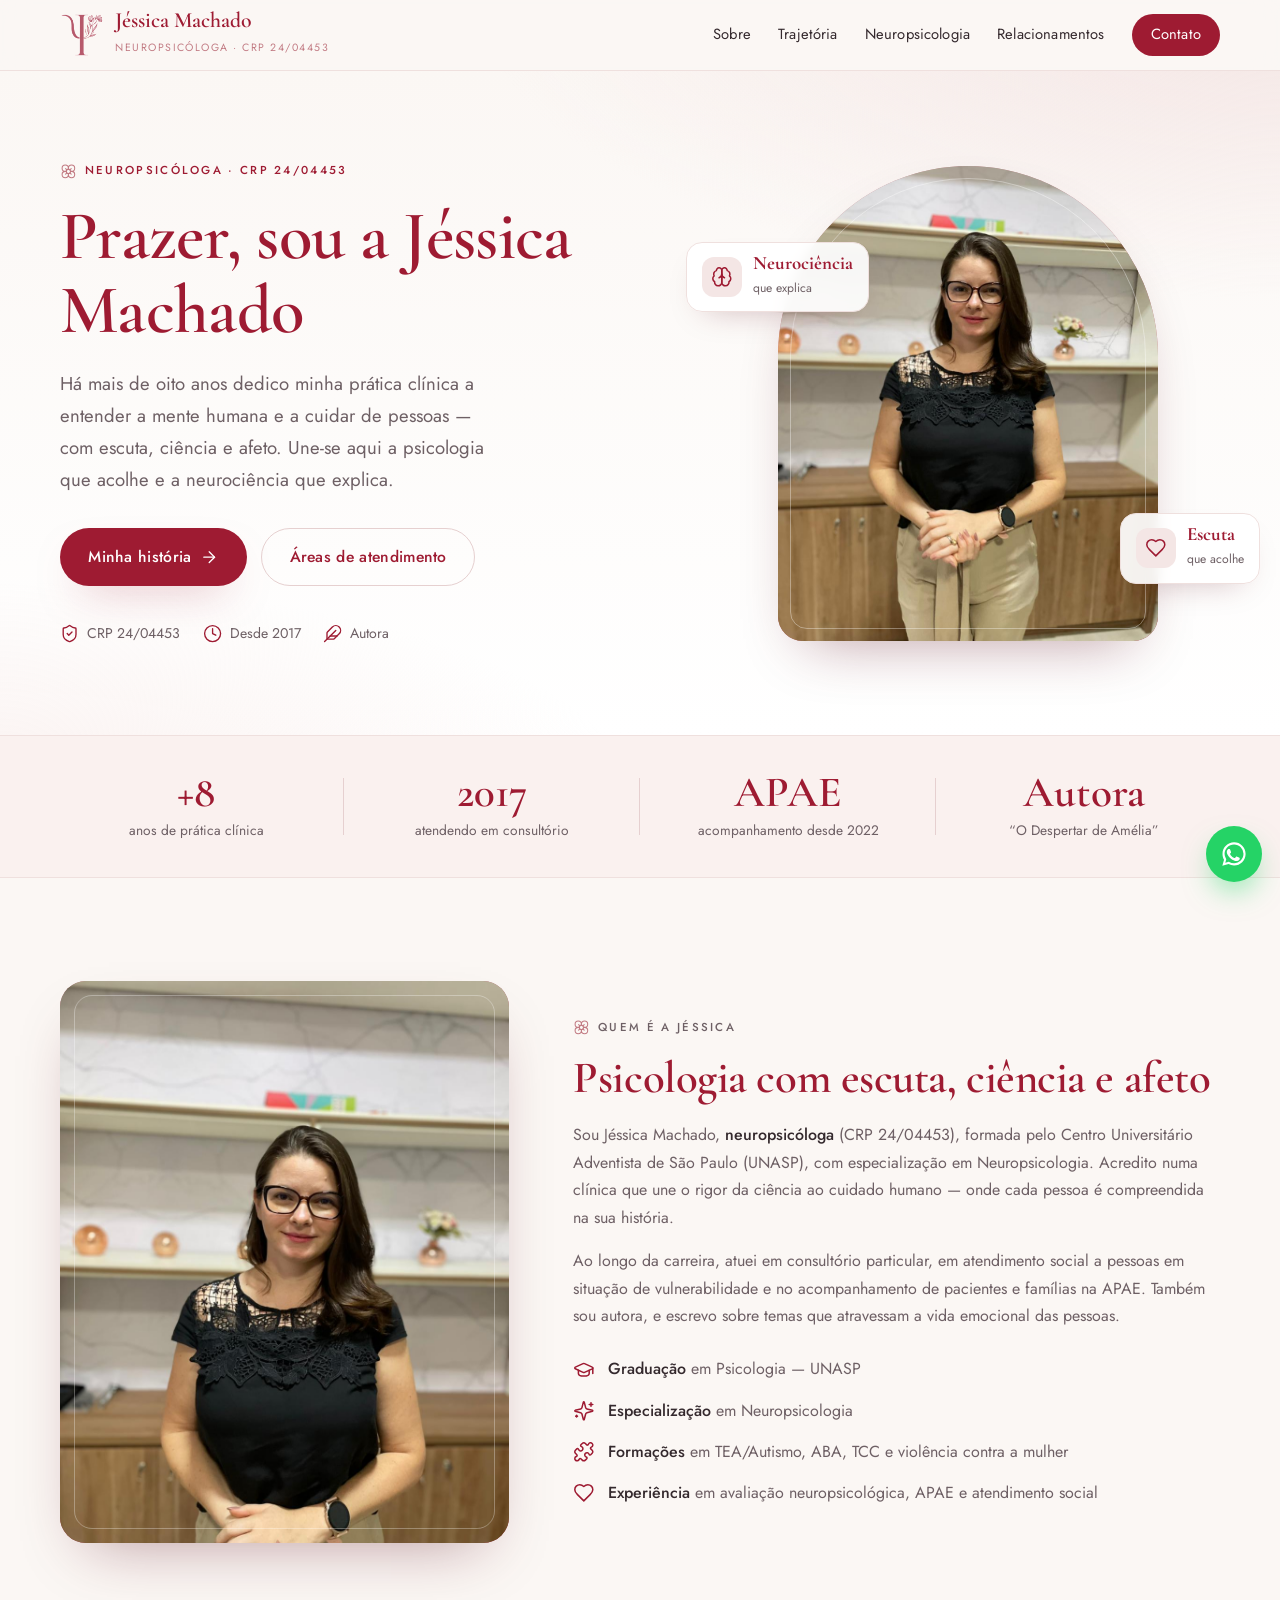
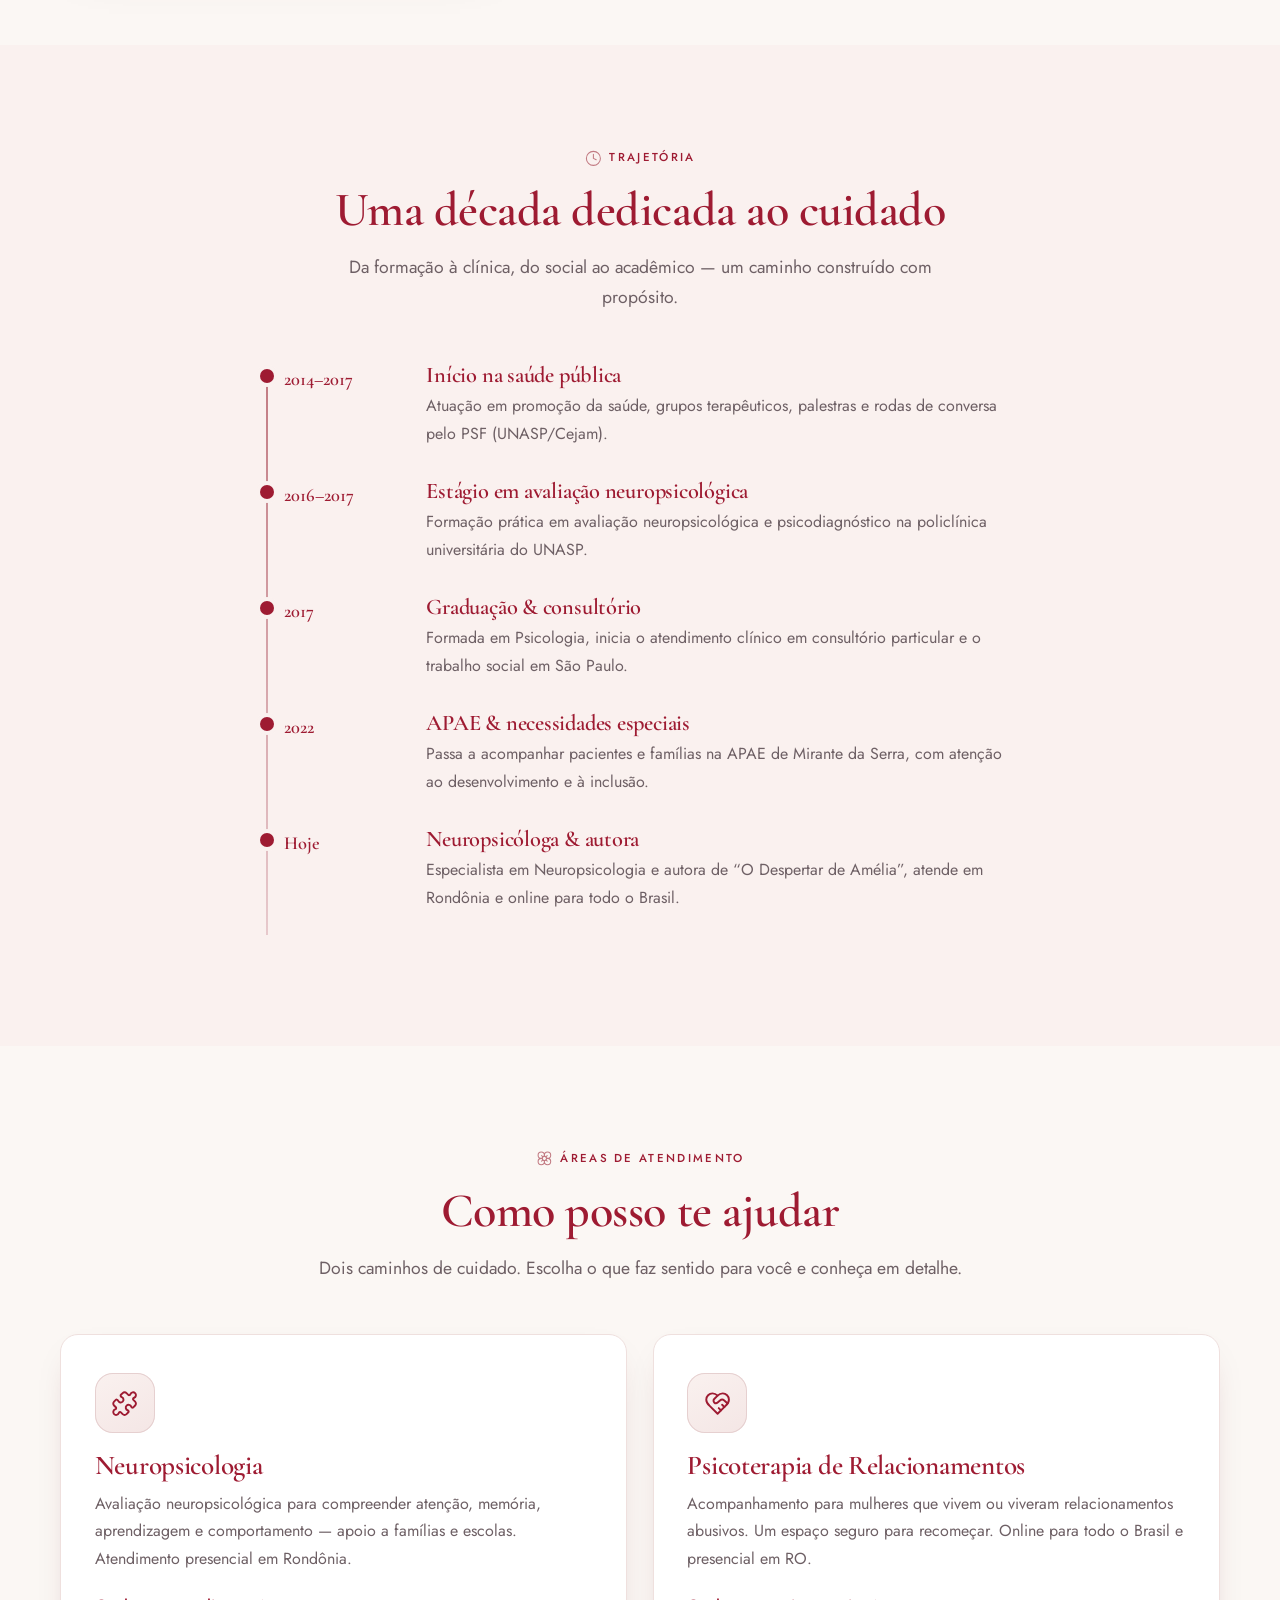
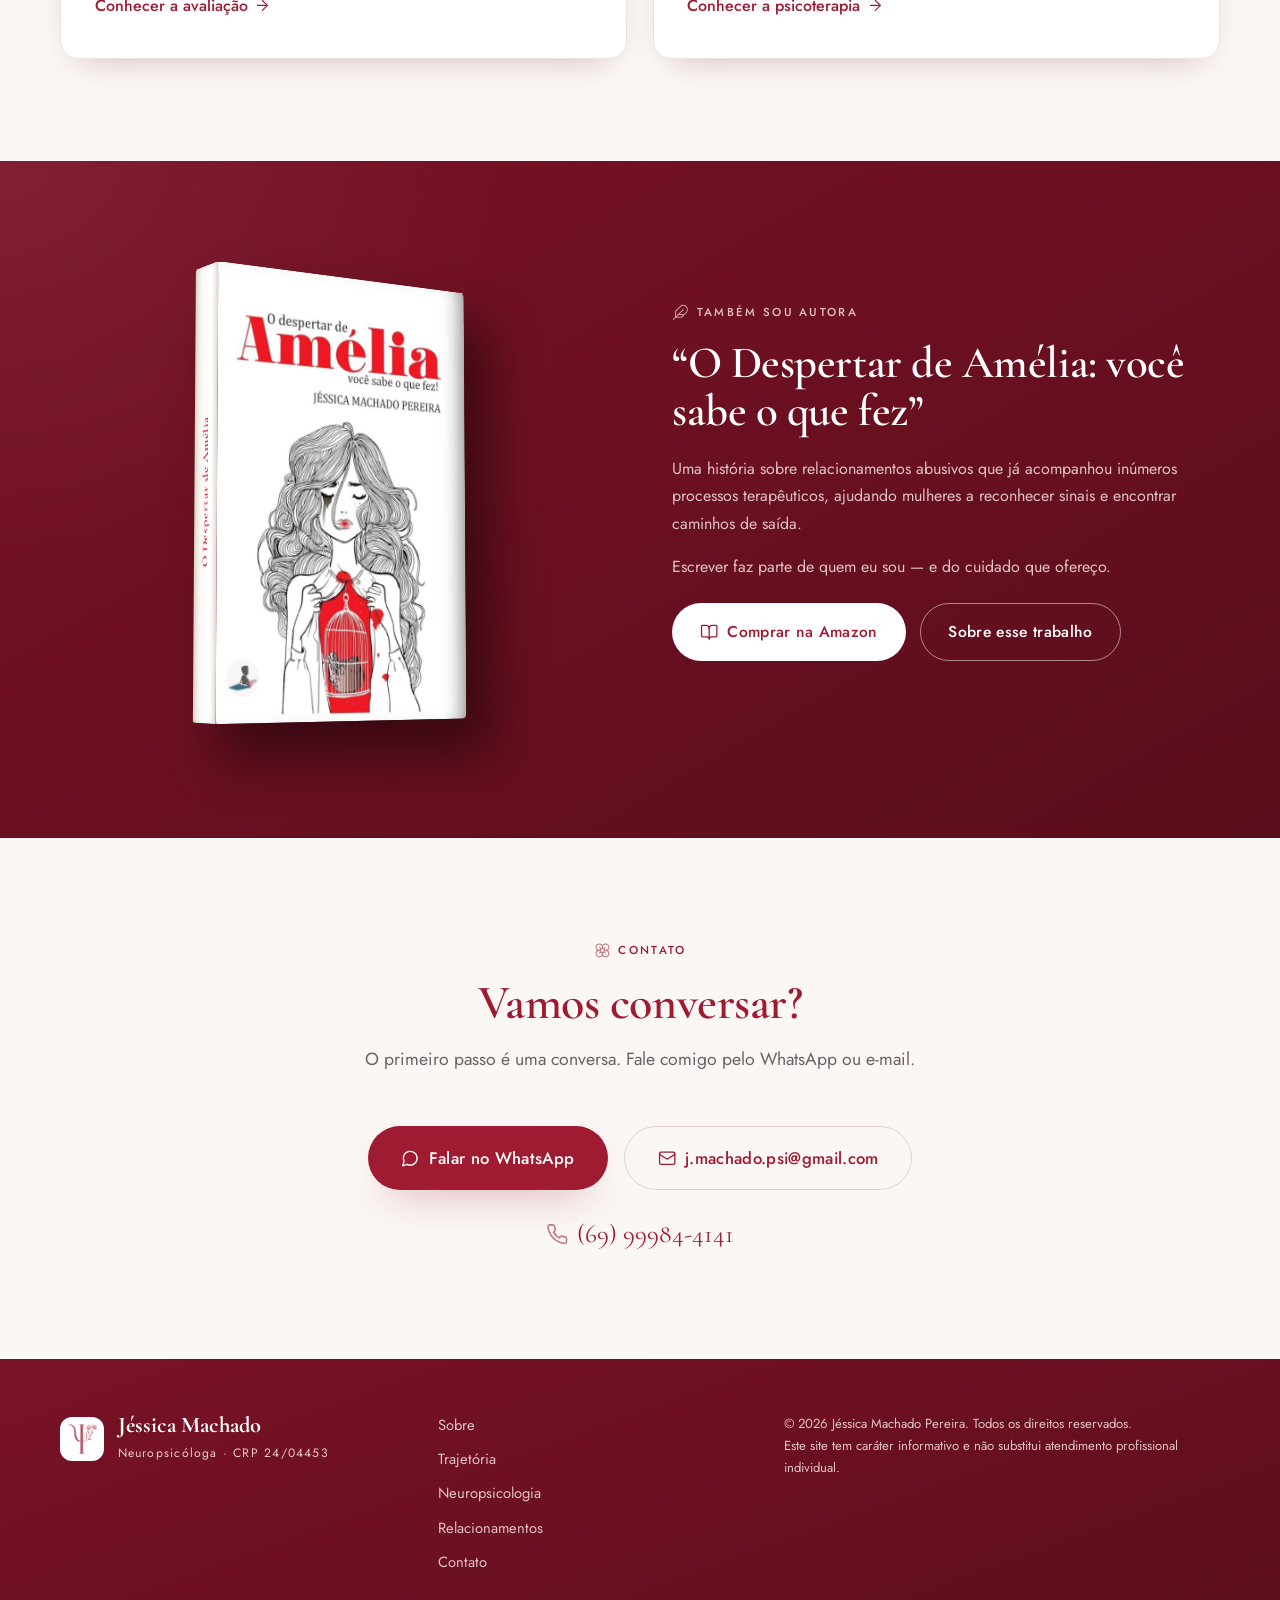
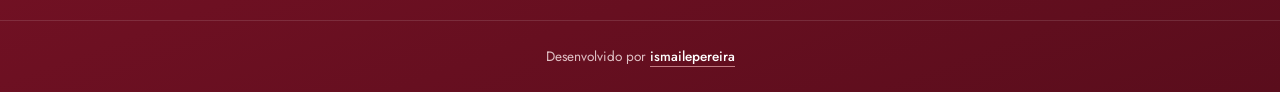
==== src/index.html @ 44afde3a "Analytics: rastreio de cliques + unificação + guia de dashboard - main.js: evento GA 'clique_link' (" ====
<!DOCTYPE html>
<html lang="pt-BR">
<head>
  <meta charset="UTF-8" />
  <meta name="viewport" content="width=device-width, initial-scale=1.0" />
  <title>Jéssica Machado · Neuropsicóloga | CRP 24/04453</title>
  <meta name="description" content="Conheça Jéssica Machado, neuropsicóloga (CRP 24/04453) com mais de 8 anos de prática clínica. Trajetória, formação e áreas de atuação: neuropsicologia e psicoterapia de relacionamentos." />
  <meta name="author" content="Jéssica Machado Pereira" />
  <meta property="og:title" content="Jéssica Machado · Neuropsicóloga" />
  <meta property="og:description" content="Neuropsicóloga (CRP 24/04453) com mais de 8 anos de prática clínica. Conheça sua história e áreas de atuação." />
  <meta property="og:type" content="website" />
  <meta property="og:locale" content="pt_BR" />
  <meta property="og:url" content="https://ismailepereira.github.io/jessica-machado-site/" />
  <meta property="og:image" content="https://ismailepereira.github.io/jessica-machado-site/assets/logo/logo-jessica.png" />
  <meta name="twitter:card" content="summary" />
  <meta name="theme-color" content="#9E1B32" />
  <link rel="canonical" href="https://ismailepereira.github.io/jessica-machado-site/" />

  <!-- Google tag (gtag.js) — Dashboard Jessica -->
  <script async src="https://www.googletagmanager.com/gtag/js?id=G-NT1BGG5GSH"></script>
  <script>
    window.dataLayer = window.dataLayer || [];
    function gtag(){dataLayer.push(arguments);}
    gtag('js', new Date());
    gtag('config', 'G-NT1BGG5GSH');
  </script>

  <link rel="icon" type="image/png" href="assets/logo/logo-jessica-sm.png" />
  <link rel="preconnect" href="https://fonts.googleapis.com" />
  <link rel="preconnect" href="https://fonts.gstatic.com" crossorigin />
  <link rel="stylesheet" media="print" onload="this.media='all'"
        href="https://fonts.googleapis.com/css2?family=Cormorant+Garamond:ital,wght@0,400;0,500;0,600;0,700;1,400;1,500&family=Jost:wght@300;400;500;600&display=swap" />
  <noscript>
    <link rel="stylesheet" href="https://fonts.googleapis.com/css2?family=Cormorant+Garamond:ital,wght@0,400;0,500;0,600;0,700;1,400;1,500&family=Jost:wght@300;400;500;600&display=swap" />
  </noscript>
  <link rel="stylesheet" href="assets/css/styles.css?v=1" />
</head>
<body>

  <!-- ═══════════ HEADER ═══════════ -->
  <header class="site-header" id="topo">
    <div class="container header-inner">
      <a href="index.html" class="brand" aria-label="Início — Jéssica Machado">
        <img src="assets/logo/logo-jessica-sm.png" alt="" class="brand-mark" width="46" height="46" />
        <span class="brand-text">
          <strong>Jéssica Machado</strong>
          <small>Neuropsicóloga · CRP 24/04453</small>
        </span>
      </a>
      <button class="nav-toggle" aria-label="Abrir menu" aria-expanded="false" aria-controls="nav-menu">
        <span></span><span></span><span></span>
      </button>
      <nav class="nav" id="nav-menu">
        <a href="#sobre">Sobre</a>
        <a href="#trajetoria">Trajetória</a>
        <a href="neuropsicologia.html">Neuropsicologia</a>
        <a href="relacionamentos.html">Relacionamentos</a>
        <a href="#contato" class="nav-cta">Contato</a>
      </nav>
    </div>
  </header>

  <main>
    <!-- ═══════════ HERO ═══════════ -->
    <section class="hero">
      <div class="container hero-inner">
        <div class="hero-text">
          <p class="eyebrow"><svg class="icon"><use href="assets/icons/sprite.svg#i-flower"/></svg> Neuropsicóloga · CRP 24/04453</p>
          <h1>Prazer, sou a Jéssica Machado</h1>
          <p class="lead">
            Há mais de oito anos dedico minha prática clínica a entender a mente humana e a
            cuidar de pessoas — com escuta, ciência e afeto. Une-se aqui a psicologia que acolhe
            e a neurociência que explica.
          </p>
          <div class="hero-actions">
            <a href="#trajetoria" class="btn btn-primary">Minha história <svg class="icon"><use href="assets/icons/sprite.svg#i-arrow-right"/></svg></a>
            <a href="#areas" class="btn btn-ghost">Áreas de atendimento</a>
          </div>
          <ul class="trust">
            <li><svg class="icon"><use href="assets/icons/sprite.svg#i-shield-check"/></svg> CRP 24/04453</li>
            <li><svg class="icon"><use href="assets/icons/sprite.svg#i-clock"/></svg> Desde 2017</li>
            <li><svg class="icon"><use href="assets/icons/sprite.svg#i-feather"/></svg> Autora</li>
          </ul>
        </div>
        <div class="hero-art">
          <div class="portrait">
            <img class="portrait-img" src="assets/img/jessica-1.jpg" alt="Jéssica Machado, neuropsicóloga" onerror="this.style.display='none'" />
            <span class="portrait-ph" aria-hidden="true">Foto<br><small>em breve</small></span>
          </div>
          <div class="float-card float-card--top">
            <span class="float-icon"><svg class="icon"><use href="assets/icons/sprite.svg#i-brain"/></svg></span>
            <div><strong>Neurociência</strong><small>que explica</small></div>
          </div>
          <div class="float-card float-card--bottom">
            <span class="float-icon"><svg class="icon"><use href="assets/icons/sprite.svg#i-heart"/></svg></span>
            <div><strong>Escuta</strong><small>que acolhe</small></div>
          </div>
        </div>
      </div>
    </section>

    <!-- ═══════════ NÚMEROS / EXPERIÊNCIA ═══════════ -->
    <section class="stats-band">
      <div class="container stats-grid">
        <div class="stat"><span class="stat-num">+8</span><span class="stat-label">anos de prática clínica</span></div>
        <div class="stat"><span class="stat-num">2017</span><span class="stat-label">atendendo em consultório</span></div>
        <div class="stat"><span class="stat-num">APAE</span><span class="stat-label">acompanhamento desde 2022</span></div>
        <div class="stat"><span class="stat-num">Autora</span><span class="stat-label">“O Despertar de Amélia”</span></div>
      </div>
    </section>

    <!-- ═══════════ SOBRE ═══════════ -->
    <section class="section" id="sobre">
      <div class="container about-grid">
        <div class="about-photo">
          <img class="about-img" src="assets/img/jessica-2.jpg" alt="Jéssica Machado em seu consultório" onerror="this.style.display='none'" />
          <span aria-hidden="true">Foto profissional<br><small>em breve</small></span>
        </div>
        <div class="about-text">
          <p class="eyebrow"><svg class="icon"><use href="assets/icons/sprite.svg#i-flower"/></svg> Quem é a Jéssica</p>
          <h2>Psicologia com escuta, ciência e afeto</h2>
          <p>
            Sou Jéssica Machado, <strong>neuropsicóloga</strong> (CRP 24/04453), formada pelo Centro
            Universitário Adventista de São Paulo (UNASP), com especialização em Neuropsicologia.
            Acredito numa clínica que une o rigor da ciência ao cuidado humano — onde cada pessoa
            é compreendida na sua história.
          </p>
          <p>
            Ao longo da carreira, atuei em consultório particular, em atendimento social a pessoas
            em situação de vulnerabilidade e no acompanhamento de pacientes e famílias na APAE.
            Também sou autora, e escrevo sobre temas que atravessam a vida emocional das pessoas.
          </p>
          <ul class="creds">
            <li><svg class="icon"><use href="assets/icons/sprite.svg#i-graduation"/></svg><span><strong>Graduação</strong> em Psicologia — UNASP</span></li>
            <li><svg class="icon"><use href="assets/icons/sprite.svg#i-sparkles"/></svg><span><strong>Especialização</strong> em Neuropsicologia</span></li>
            <li><svg class="icon"><use href="assets/icons/sprite.svg#i-puzzle"/></svg><span><strong>Formações</strong> em TEA/Autismo, ABA, TCC e violência contra a mulher</span></li>
            <li><svg class="icon"><use href="assets/icons/sprite.svg#i-heart"/></svg><span><strong>Experiência</strong> em avaliação neuropsicológica, APAE e atendimento social</span></li>
          </ul>
        </div>
      </div>
    </section>

    <!-- ═══════════ TRAJETÓRIA ═══════════ -->
    <section class="section section-soft" id="trajetoria">
      <div class="container">
        <div class="section-head">
          <p class="eyebrow"><svg class="icon"><use href="assets/icons/sprite.svg#i-clock"/></svg> Trajetória</p>
          <h2>Uma década dedicada ao cuidado</h2>
          <p class="section-sub">Da formação à clínica, do social ao acadêmico — um caminho construído com propósito.</p>
        </div>
        <ol class="timeline">
          <li class="tl-item">
            <span class="tl-year">2014–2017</span>
            <div class="tl-body">
              <h3>Início na saúde pública</h3>
              <p>Atuação em promoção da saúde, grupos terapêuticos, palestras e rodas de conversa pelo PSF (UNASP/Cejam).</p>
            </div>
          </li>
          <li class="tl-item">
            <span class="tl-year">2016–2017</span>
            <div class="tl-body">
              <h3>Estágio em avaliação neuropsicológica</h3>
              <p>Formação prática em avaliação neuropsicológica e psicodiagnóstico na policlínica universitária do UNASP.</p>
            </div>
          </li>
          <li class="tl-item">
            <span class="tl-year">2017</span>
            <div class="tl-body">
              <h3>Graduação &amp; consultório</h3>
              <p>Formada em Psicologia, inicia o atendimento clínico em consultório particular e o trabalho social em São Paulo.</p>
            </div>
          </li>
          <li class="tl-item">
            <span class="tl-year">2022</span>
            <div class="tl-body">
              <h3>APAE &amp; necessidades especiais</h3>
              <p>Passa a acompanhar pacientes e famílias na APAE de Mirante da Serra, com atenção ao desenvolvimento e à inclusão.</p>
            </div>
          </li>
          <li class="tl-item">
            <span class="tl-year">Hoje</span>
            <div class="tl-body">
              <h3>Neuropsicóloga &amp; autora</h3>
              <p>Especialista em Neuropsicologia e autora de “O Despertar de Amélia”, atende em Rondônia e online para todo o Brasil.</p>
            </div>
          </li>
        </ol>
      </div>
    </section>

    <!-- ═══════════ ÁREAS DE ATENDIMENTO ═══════════ -->
    <section class="section" id="areas">
      <div class="container">
        <div class="section-head">
          <p class="eyebrow"><svg class="icon"><use href="assets/icons/sprite.svg#i-flower"/></svg> Áreas de atendimento</p>
          <h2>Como posso te ajudar</h2>
          <p class="section-sub">Dois caminhos de cuidado. Escolha o que faz sentido para você e conheça em detalhe.</p>
        </div>
        <div class="area-grid">
          <a class="area-card" href="neuropsicologia.html">
            <span class="badge-icon"><svg class="icon"><use href="assets/icons/sprite.svg#i-puzzle"/></svg></span>
            <h3>Neuropsicologia</h3>
            <p>Avaliação neuropsicológica para compreender atenção, memória, aprendizagem e comportamento — apoio a famílias e escolas. Atendimento presencial em Rondônia.</p>
            <span class="area-link">Conhecer a avaliação <svg class="icon"><use href="assets/icons/sprite.svg#i-arrow-right"/></svg></span>
          </a>
          <a class="area-card" href="relacionamentos.html">
            <span class="badge-icon"><svg class="icon"><use href="assets/icons/sprite.svg#i-heart-hand"/></svg></span>
            <h3>Psicoterapia de Relacionamentos</h3>
            <p>Acompanhamento para mulheres que vivem ou viveram relacionamentos abusivos. Um espaço seguro para recomeçar. Online para todo o Brasil e presencial em RO.</p>
            <span class="area-link">Conhecer a psicoterapia <svg class="icon"><use href="assets/icons/sprite.svg#i-arrow-right"/></svg></span>
          </a>
        </div>
      </div>
    </section>

    <!-- ═══════════ LIVRO (autoria) ═══════════ -->
    <section class="section section-dark" id="livro">
      <div class="container split">
        <div class="book" role="img" aria-label="Livro O Despertar de Amélia, de Jéssica Machado Pereira">
          <div class="book__cube">
            <div class="book__face book__front"></div>
            <div class="book__face book__back"></div>
            <div class="book__face book__spine"><span>O Despertar de Amélia</span></div>
            <div class="book__face book__pages"></div>
            <div class="book__face book__top"></div>
          </div>
        </div>
        <div class="split-text">
          <p class="eyebrow eyebrow--light"><svg class="icon"><use href="assets/icons/sprite.svg#i-feather"/></svg> Também sou autora</p>
          <h2>“O Despertar de Amélia: você sabe o que fez”</h2>
          <p>
            Uma história sobre relacionamentos abusivos que já acompanhou inúmeros processos
            terapêuticos, ajudando mulheres a reconhecer sinais e encontrar caminhos de saída.
          </p>
          <p>Escrever faz parte de quem eu sou — e do cuidado que ofereço.</p>
          <div class="hero-actions">
            <a href="https://www.amazon.com/despertar-Am%C3%A9lia-voc%C3%AA-sabe-Portuguese-ebook/dp/B0CG6P78PT" target="_blank" rel="noopener" class="btn btn-light"><svg class="icon"><use href="assets/icons/sprite.svg#i-book"/></svg> Comprar na Amazon</a>
            <a href="relacionamentos.html" class="btn" style="background:transparent;color:#fff;border-color:rgba(255,255,255,.5)">Sobre esse trabalho</a>
          </div>
        </div>
      </div>
    </section>

    <!-- ═══════════ CONTATO ═══════════ -->
    <section class="section" id="contato">
      <div class="container contact">
        <div class="section-head">
          <p class="eyebrow"><svg class="icon"><use href="assets/icons/sprite.svg#i-flower"/></svg> Contato</p>
          <h2>Vamos conversar?</h2>
          <p class="section-sub">O primeiro passo é uma conversa. Fale comigo pelo WhatsApp ou e-mail.</p>
        </div>
        <div class="contact-actions">
          <a class="btn btn-primary btn-lg" href="https://wa.me/5569999844141?text=Ol%C3%A1%20J%C3%A9ssica%2C%20vim%20pelo%20site%20e%20gostaria%20de%20conversar."
             target="_blank" rel="noopener"><svg class="icon"><use href="assets/icons/sprite.svg#i-message"/></svg> Falar no WhatsApp</a>
          <a class="btn btn-ghost btn-lg" href="mailto:j.machado.psi@gmail.com"><svg class="icon"><use href="assets/icons/sprite.svg#i-mail"/></svg> j.machado.psi@gmail.com</a>
        </div>
        <p class="contact-phone"><svg class="icon"><use href="assets/icons/sprite.svg#i-phone"/></svg> (69) 99984-4141</p>
      </div>
    </section>
  </main>

  <!-- ═══════════ FOOTER ═══════════ -->
  <footer class="site-footer">
    <div class="container footer-inner">
      <div class="footer-brand">
        <img src="assets/logo/logo-jessica-sm.png" alt="" width="44" height="44" />
        <div>
          <strong>Jéssica Machado</strong>
          <small>Neuropsicóloga · CRP 24/04453</small>
        </div>
      </div>
      <nav class="footer-nav">
        <a href="#sobre">Sobre</a>
        <a href="#trajetoria">Trajetória</a>
        <a href="neuropsicologia.html">Neuropsicologia</a>
        <a href="relacionamentos.html">Relacionamentos</a>
        <a href="#contato">Contato</a>
      </nav>
      <p class="footer-legal">
        © <span id="ano"></span> Jéssica Machado Pereira. Todos os direitos reservados.<br>
        Este site tem caráter informativo e não substitui atendimento profissional individual.
      </p>
    </div>
    <div class="footer-credit">
      Desenvolvido por <a href="https://ismailepereira.github.io/" target="_blank" rel="noopener">ismailepereira</a>
    </div>
  </footer>

  <a class="wa-float" href="https://wa.me/5569999844141?text=Ol%C3%A1%20J%C3%A9ssica%2C%20vim%20pelo%20site."
     target="_blank" rel="noopener" aria-label="Falar no WhatsApp">
    <svg viewBox="0 0 24 24" width="28" height="28" fill="currentColor" aria-hidden="true">
      <path d="M12.04 2c-5.46 0-9.9 4.44-9.9 9.9 0 1.75.46 3.45 1.32 4.95L2 22l5.3-1.38a9.9 9.9 0 0 0 4.74 1.2h.01c5.46 0 9.9-4.44 9.9-9.9 0-2.65-1.03-5.14-2.9-7.01A9.82 9.82 0 0 0 12.04 2Zm0 1.8c2.16 0 4.19.84 5.72 2.37a8.05 8.05 0 0 1 2.37 5.72c0 4.46-3.63 8.09-8.1 8.09a8.1 8.1 0 0 1-4.12-1.13l-.3-.18-3.06.8.82-2.99-.2-.31a8.03 8.03 0 0 1-1.24-4.28c0-4.46 3.63-8.09 8.1-8.09Zm4.66 11.5c-.06-.1-.23-.16-.5-.3-.27-.13-1.6-.79-1.84-.88-.25-.09-.43-.13-.6.13-.18.27-.7.88-.85 1.06-.16.18-.31.2-.58.07-.27-.14-1.14-.42-2.17-1.34-.8-.72-1.34-1.6-1.5-1.87-.16-.27-.02-.42.12-.55.12-.12.27-.31.4-.47.14-.16.18-.27.27-.45.09-.18.05-.34-.02-.48-.07-.13-.6-1.46-.83-2-.22-.52-.44-.45-.6-.46l-.5-.01c-.18 0-.48.07-.73.34-.25.27-.96.94-.96 2.3 0 1.35.98 2.65 1.12 2.83.14.18 1.93 2.95 4.68 4.13.65.28 1.16.45 1.56.58.65.21 1.25.18 1.72.11.52-.08 1.6-.65 1.83-1.28.23-.63.23-1.17.16-1.28Z"/>
    </svg>
  </a>

  <script src="assets/js/main.js?v=4"></script>
</body>
</html>
---- src/assets/css/styles.css ----
/* ════════════════════════════════════════════════════════════════════
   Jéssica Machado — Psicóloga & Neuropsicóloga Infantil
   Design system · paleta da identidade visual (logo Ψ + floral)
   ════════════════════════════════════════════════════════════════════ */

:root {
  /* ── Cores da marca ── */
  --bordo:        #9E1B32;
  --bordo-2:      #B12943;
  --bordo-deep:   #7A1226;
  --bordo-darker: #5A0D1C;
  --rosa:         #C27B83;
  --rosa-2:       #D29AA0;
  --rosa-claro:   #E7C9CC;
  --nude:         #F4E6E5;
  --nude-2:       #FAF1EF;
  --creme:        #FBF7F4;
  --branco:       #FFFFFF;

  /* ── Texto ── */
  --texto:        #34292D;
  --texto-2:      #6E6065;
  --texto-3:      #8C8086;
  --on-dark:      #F6E9EA;
  --on-dark-2:    #E0C2C6;

  /* ── Bordas ── */
  --line:         #EFE0DE;
  --line-2:       #E6D0D0;

  /* ── Sombras ── */
  --sh-sm:   0 4px 14px -8px rgba(90, 13, 28, .25);
  --sh-md:   0 14px 34px -20px rgba(90, 13, 28, .35);
  --sh-lg:   0 26px 60px -28px rgba(90, 13, 28, .42);
  --sh-bordo: 0 18px 44px -22px rgba(158, 27, 50, .55);

  /* ── Escala / forma ── */
  --r-sm: 12px;
  --r:    18px;
  --r-lg: 26px;
  --maxw: 1160px;
  --ease:     cubic-bezier(.22,.61,.36,1);
  --ease-out: cubic-bezier(.16,1,.3,1);

  --serif: "Cormorant Garamond", Georgia, "Times New Roman", serif;
  --sans:  "Jost", system-ui, -apple-system, "Segoe UI", Roboto, sans-serif;
}

* { box-sizing: border-box; margin: 0; padding: 0; }
html { scroll-behavior: smooth; }

body {
  font-family: var(--sans);
  font-weight: 400;
  color: var(--texto);
  background: var(--creme);
  line-height: 1.72;
  -webkit-font-smoothing: antialiased;
  overflow-x: hidden;
}

img { max-width: 100%; display: block; }
a { color: inherit; text-decoration: none; }

.container { width: min(100% - 2.6rem, var(--maxw)); margin-inline: auto; }

h1, h2, h3 {
  font-family: var(--serif);
  font-weight: 600;
  color: var(--bordo);
  line-height: 1.08;
  letter-spacing: -.01em;
}

/* ── Ícones ── */
.icon {
  width: 1.45rem; height: 1.45rem;
  flex: none;
  fill: none;
  stroke: currentColor;
  stroke-width: 1.7;
  stroke-linecap: round;
  stroke-linejoin: round;
  vertical-align: middle;
}

/* ── Eyebrow ── */
.eyebrow {
  display: inline-flex; align-items: center; gap: .5rem;
  font-family: var(--sans); font-weight: 500;
  text-transform: uppercase;
  letter-spacing: .2em;
  font-size: .72rem;
  color: var(--bordo);
  margin-bottom: 1.1rem;
}
.eyebrow .icon { width: 1.05rem; height: 1.05rem; color: var(--rosa); stroke-width: 1.5; }
.eyebrow--light { color: var(--rosa-claro); }
.eyebrow--light .icon { color: var(--rosa-2); }

/* ── Ornamento floral decorativo ── */
.orn {
  position: absolute; z-index: 0; pointer-events: none;
  color: var(--rosa);
  opacity: .14;
}
.orn--1 { top: 78px; right: -34px; width: 200px; height: 320px; }
@media (max-width: 900px) { .orn--1 { display: none; } }

/* ════════════════ BOTÕES ════════════════ */
.btn {
  display: inline-flex; align-items: center; gap: .55rem;
  font-family: var(--sans); font-weight: 500;
  font-size: .98rem; letter-spacing: .02em;
  padding: .92rem 1.7rem;
  border-radius: 999px;
  border: 1.5px solid transparent;
  cursor: pointer;
  transition: transform .3s var(--ease), box-shadow .3s var(--ease), background .3s, color .3s, border-color .3s;
}
.btn .icon { width: 1.15rem; height: 1.15rem; }
.btn-lg { padding: 1.05rem 2.05rem; font-size: 1.04rem; }

.btn-primary { background: var(--bordo); color: #fff; box-shadow: var(--sh-bordo); }
.btn-primary:hover { background: var(--bordo-2); transform: translateY(-3px); box-shadow: 0 24px 50px -20px rgba(158,27,50,.6); }
.btn-ghost { background: transparent; color: var(--bordo); border-color: var(--line-2); }
.btn-ghost:hover { background: var(--branco); border-color: var(--rosa); transform: translateY(-3px); box-shadow: var(--sh-md); }
.btn-light { background: var(--branco); color: var(--bordo); }
.btn-light:hover { background: var(--nude-2); transform: translateY(-3px); box-shadow: var(--sh-lg); }
.btn:hover .icon { animation: nudge .5s var(--ease); }
@keyframes nudge { 50% { transform: translateX(3px); } }

.link-arrow {
  display: inline-flex; align-items: center; gap: .35rem;
  color: var(--bordo); font-weight: 500; letter-spacing: .02em; font-size: .95rem;
}
.link-arrow .icon { width: 1.05rem; height: 1.05rem; transition: transform .25s var(--ease); }
.link-arrow:hover .icon { transform: translateX(4px); }

/* ════════════════ HEADER ════════════════ */
.site-header {
  position: sticky; top: 0; z-index: 50;
  background: rgba(251, 247, 244, .82);
  backdrop-filter: blur(14px);
  border-bottom: 1px solid var(--line);
}
.header-inner { display: flex; align-items: center; justify-content: space-between; padding: .65rem 0; }
.brand { display: flex; align-items: center; gap: .7rem; }
.brand-mark { width: 44px; height: 44px; }
.brand-text strong { font-family: var(--serif); font-size: 1.36rem; font-weight: 600; color: var(--bordo); display: block; line-height: 1; }
.brand-text small { font-size: .66rem; letter-spacing: .14em; text-transform: uppercase; color: var(--rosa); }

.nav { display: flex; align-items: center; gap: 1.7rem; }
.nav a { font-size: .92rem; color: var(--texto); letter-spacing: .01em; position: relative; transition: color .2s; }
.nav a:not(.nav-cta)::after {
  content: ""; position: absolute; left: 0; bottom: -5px; width: 0; height: 1.5px;
  background: var(--rosa); transition: width .28s var(--ease);
}
.nav a:not(.nav-cta):hover { color: var(--bordo); }
.nav a:not(.nav-cta):hover::after { width: 100%; }
.nav .nav-cta { background: var(--bordo); color: #fff; padding: .55rem 1.2rem; border-radius: 999px; transition: background .25s, transform .25s; }
.nav .nav-cta:hover { background: var(--bordo-2); transform: translateY(-2px); }

.nav-toggle { display: none; flex-direction: column; gap: 5px; background: none; border: 0; cursor: pointer; padding: .4rem; z-index: 60; }
.nav-toggle span { width: 26px; height: 2px; background: var(--bordo); border-radius: 2px; transition: .3s var(--ease); }

/* ════════════════ HERO ════════════════ */
.hero {
  position: relative;
  background:
    radial-gradient(120% 85% at 100% -10%, var(--nude) 0%, transparent 52%),
    radial-gradient(90% 60% at 0% 110%, var(--nude-2) 0%, transparent 55%),
    linear-gradient(180deg, var(--creme), var(--branco));
  padding: clamp(3rem, 7vw, 6.5rem) 0 clamp(4rem, 7vw, 6rem);
}
.hero-inner { position: relative; z-index: 2; display: grid; grid-template-columns: 1.08fr .92fr; gap: clamp(2rem, 5vw, 4.5rem); align-items: center; }
.hero h1 { font-size: clamp(2.6rem, 5.6vw, 4.3rem); margin-bottom: 1.3rem; max-width: 16ch; }
.hero .lead { font-size: 1.16rem; color: var(--texto-2); max-width: 40ch; margin-bottom: 2rem; }
.hero-actions { display: flex; flex-wrap: wrap; gap: .9rem; margin-bottom: 2.2rem; }

.trust { list-style: none; display: flex; flex-wrap: wrap; gap: 1.4rem; }
.trust li { display: inline-flex; align-items: center; gap: .5rem; font-size: .88rem; color: var(--texto-2); }
.trust .icon { width: 1.2rem; height: 1.2rem; color: var(--bordo); }

/* Retrato + cards flutuantes */
.hero-art { position: relative; display: flex; justify-content: center; }
.portrait {
  position: relative;
  width: min(100%, 380px); aspect-ratio: 4 / 5;
  border-radius: 200px 200px var(--r-lg) var(--r-lg);
  background: linear-gradient(160deg, var(--rosa-2), var(--bordo) 130%);
  box-shadow: var(--sh-lg);
  overflow: hidden;
  display: grid; place-items: center;
}
.portrait::after {
  content: ""; position: absolute; inset: 12px; z-index: 2;
  border: 1.5px solid rgba(255,255,255,.35);
  border-radius: 190px 190px 18px 18px;
  pointer-events: none;
}
.portrait-img {
  position: absolute; inset: 0; z-index: 1;
  width: 100%; height: 100%;
  object-fit: cover; object-position: center 18%;
}
.portrait-ph { color: rgba(255,255,255,.92); font-family: var(--serif); font-size: 1.5rem; text-align: center; }
.portrait-ph small { font-size: .9rem; opacity: .75; }

.float-card {
  position: absolute; z-index: 3;
  display: flex; align-items: center; gap: .7rem;
  background: rgba(255,255,255,.92);
  backdrop-filter: blur(6px);
  border: 1px solid var(--line);
  border-radius: 16px;
  padding: .7rem .95rem;
  box-shadow: var(--sh-md);
}
.float-card strong { display: block; font-family: var(--serif); font-size: 1.18rem; color: var(--bordo); line-height: 1; }
.float-card small { font-size: .76rem; color: var(--texto-2); }
.float-icon { width: 40px; height: 40px; border-radius: 12px; display: grid; place-items: center; background: var(--nude); color: var(--bordo); }
.float-icon .icon { width: 1.35rem; height: 1.35rem; }
.float-card--top { top: 16%; left: -6%; animation: float 6s ease-in-out infinite; }
.float-card--bottom { bottom: 12%; right: -8%; animation: float 6s ease-in-out infinite .8s; }
@keyframes float { 50% { transform: translateY(-10px); } }

/* ════════════════ PILARES ════════════════ */
.pillars { position: relative; z-index: 3; margin-top: clamp(-3rem, -4vw, -2rem); }
.pillar-grid { display: grid; grid-template-columns: repeat(3, 1fr); gap: 1.6rem; }
.pillar {
  position: relative;
  background: var(--branco);
  border: 1px solid var(--line);
  border-radius: var(--r);
  padding: 2.2rem 1.9rem;
  box-shadow: var(--sh-md);
  transition: transform .35s var(--ease), box-shadow .35s var(--ease);
}
.pillar::before {
  content: ""; position: absolute; left: 0; top: 26px; width: 3px; height: 38px;
  background: linear-gradient(var(--rosa), var(--bordo)); border-radius: 0 3px 3px 0;
  opacity: 0; transition: opacity .35s;
}
.pillar:hover { transform: translateY(-8px); box-shadow: var(--sh-lg); }
.pillar:hover::before { opacity: 1; }
.pillar h2 { font-size: 1.6rem; margin: .2rem 0 .55rem; }
.pillar p { color: var(--texto-2); margin-bottom: 1.1rem; font-size: .99rem; }

.badge-icon {
  display: grid; place-items: center;
  width: 60px; height: 60px; border-radius: 18px;
  margin-bottom: 1.1rem;
  background: linear-gradient(150deg, var(--nude-2), var(--nude));
  color: var(--bordo);
  box-shadow: inset 0 0 0 1px var(--line-2);
}
.badge-icon .icon { width: 1.7rem; height: 1.7rem; }

/* ════════════════ SEÇÕES ════════════════ */
.section { position: relative; padding: clamp(4rem, 8vw, 6.5rem) 0; }
.section-soft { background: var(--nude-2); }
.section-head { text-align: center; max-width: 660px; margin: 0 auto 3.2rem; }
.section-head h2 { font-size: clamp(2.1rem, 4.2vw, 3rem); }
.section-sub { color: var(--texto-2); margin-top: .9rem; font-size: 1.1rem; }
.section-cta { text-align: center; margin-top: 3rem; }

/* ── Sobre ── */
.about-grid { display: grid; grid-template-columns: .82fr 1.18fr; gap: clamp(2rem, 5vw, 4.5rem); align-items: center; }
.about-photo {
  position: relative;
  aspect-ratio: 4 / 5;
  border-radius: var(--r-lg);
  background: linear-gradient(155deg, var(--rosa) 0%, var(--bordo) 115%);
  display: grid; place-items: center; text-align: center;
  color: #fff; font-family: var(--serif); font-size: 1.5rem;
  box-shadow: var(--sh-lg);
}
.about-photo::after { content:""; position:absolute; inset:14px; z-index:2; border:1.5px solid rgba(255,255,255,.3); border-radius:18px; pointer-events:none; }
.about-img {
  position: absolute; inset: 0; z-index: 1;
  width: 100%; height: 100%;
  object-fit: cover; object-position: center 22%;
  border-radius: var(--r-lg);
}
.about-photo small { font-size: .92rem; opacity: .8; }
.about-text h2 { font-size: clamp(2rem, 4vw, 2.8rem); margin-bottom: 1.2rem; }
.about-text p { margin-bottom: 1rem; color: var(--texto-2); }
.about-text strong { color: var(--texto); font-weight: 500; }

.creds { list-style: none; margin-top: 1.6rem; display: grid; gap: .85rem; }
.creds li { display: flex; align-items: flex-start; gap: .8rem; color: var(--texto-2); }
.creds .icon { width: 1.35rem; height: 1.35rem; color: var(--bordo); margin-top: .2rem; }
.creds strong { color: var(--texto); font-weight: 500; }

/* ── Cards ── */
.cards-3 { display: grid; grid-template-columns: repeat(3, 1fr); gap: 1.6rem; }
.cards-2 { display: grid; grid-template-columns: repeat(2, 1fr); gap: 1.6rem; }
.card {
  background: var(--branco); border: 1px solid var(--line);
  border-radius: var(--r); padding: 2rem 1.8rem; box-shadow: var(--sh-sm);
  transition: transform .3s var(--ease), box-shadow .3s var(--ease);
}
.card:hover { transform: translateY(-5px); box-shadow: var(--sh-md); }
.card-ico {
  display: grid; place-items: center; width: 52px; height: 52px; border-radius: 15px;
  background: var(--nude); color: var(--bordo); margin-bottom: 1.1rem;
}
.card-ico .icon { width: 1.5rem; height: 1.5rem; }
.card h3 { font-size: 1.45rem; margin-bottom: 1rem; }
.card ul { list-style: none; display: grid; gap: .6rem; }
.card ul li { position: relative; padding-left: 1.5rem; color: var(--texto-2); font-size: .98rem; }
.card ul li::before {
  content: ""; position: absolute; left: 0; top: .62em; width: 7px; height: 7px;
  border-radius: 50%; background: var(--rosa);
}
.card-lg { text-align: center; }
.card-lg .card-ico { margin-inline: auto; width: 60px; height: 60px; }
.card-lg p { color: var(--texto-2); }
.cities { font-family: var(--serif); font-size: 1.35rem; color: var(--bordo); margin-top: .7rem; line-height: 1.3; }
.cities span { font-family: var(--sans); font-size: .85rem; color: var(--rosa); }

/* ── Split (mulheres / livro) ── */
.split { display: grid; grid-template-columns: 1fr 1fr; gap: clamp(2rem, 5vw, 4.5rem); align-items: center; }
.split-text h2 { font-size: clamp(2rem, 4vw, 2.8rem); margin-bottom: 1.2rem; }
.split-text p { margin-bottom: 1rem; color: var(--texto-2); }
.split-text .creds { margin-bottom: 1.8rem; }
.split-text .btn { margin-top: .4rem; }

.emergency {
  position: relative;
  background: var(--branco);
  border: 1px solid var(--line-2);
  border-radius: var(--r);
  padding: 2.2rem 2rem;
  box-shadow: var(--sh-md);
}
.emergency::before { content:""; position:absolute; left:0; top:0; bottom:0; width:5px; background:linear-gradient(var(--bordo),var(--rosa)); border-radius:var(--r) 0 0 var(--r); }
.emergency-ico { display: grid; place-items: center; width: 52px; height: 52px; border-radius: 15px; background: var(--nude); color: var(--bordo); margin-bottom: 1rem; }
.emergency-ico .icon { width: 1.6rem; height: 1.6rem; }
.emergency h3 { color: var(--bordo); font-size: 1.55rem; margin-bottom: .6rem; }
.emergency p { color: var(--texto-2); margin-bottom: 1rem; }
.emergency ul { list-style: none; display: grid; gap: .65rem; margin-bottom: 1.1rem; }
.emergency ul li { display: flex; align-items: baseline; gap: .6rem; color: var(--texto); }
.emergency ul li strong { display: inline-grid; place-items: center; min-width: 2.6rem; padding: .15rem .5rem; background: var(--bordo); color: #fff; border-radius: 8px; font-size: .9rem; font-weight: 600; }
.emergency .small { font-size: .84rem; color: var(--texto-3); }

/* ── Seção escura (livro) ── */
.section-dark {
  background:
    radial-gradient(80% 120% at 0% 0%, rgba(255,255,255,.06) 0%, transparent 50%),
    linear-gradient(150deg, var(--bordo-deep), var(--bordo-darker));
  color: var(--on-dark);
}
.section-dark h2 { color: #fff; }
.section-dark .split-text p { color: var(--on-dark-2); }
/* ── Livro 3D ── */
.book {
  --bw: 290px;          /* largura da capa */
  --bh: 440px;          /* altura da capa  */
  --bd: 46px;           /* espessura/lombada */
  perspective: 1800px;
  display: flex; justify-content: center; align-items: center;
  padding: 1rem 0;
  filter: drop-shadow(26px 34px 26px rgba(0,0,0,.45));
}
.book__cube {
  position: relative; width: var(--bw); height: var(--bh);
  transform-style: preserve-3d;
  transform: rotateX(5deg) rotateY(32deg);
  transition: transform 1s var(--ease-out);
}
.book:hover .book__cube { transform: rotateX(3deg) rotateY(15deg); }
.book__face { position: absolute; }
.book__front, .book__back { width: var(--bw); height: var(--bh); top: 0; left: 0; }
.book__front {
  transform: translateZ(calc(var(--bd) / 2));
  background: #2a0a12 center/cover no-repeat;
  background-image: url('../img/amelia-capa.jpg');
  border-radius: 2px 5px 5px 2px;
  box-shadow: inset -22px 0 24px -18px rgba(0,0,0,.5), inset 3px 0 3px rgba(255,255,255,.35);
}
.book__back {
  transform: rotateY(180deg) translateZ(calc(var(--bd) / 2));
  background: linear-gradient(135deg, var(--bordo-2), var(--bordo-darker));
  border-radius: 5px 2px 2px 5px;
}
.book__spine {
  width: var(--bd); height: var(--bh);
  left: calc(50% - var(--bd) / 2); top: 0;
  transform: rotateY(-90deg) translateZ(calc(var(--bw) / 2));
  background: linear-gradient(90deg, #e4dccf 0%, #fbf9f6 30%, #ffffff 70%, #efe9e0 100%);
  border-radius: 3px 0 0 3px;
  display: flex; align-items: center; justify-content: center;
  box-shadow: inset -6px 0 12px -6px rgba(0,0,0,.18), inset 6px 0 10px -6px rgba(0,0,0,.12);
}
.book__spine span {
  writing-mode: vertical-rl; transform: rotate(180deg);
  font-family: var(--serif); font-weight: 600; font-size: .92rem;
  letter-spacing: .04em; color: #C5172E; white-space: nowrap;
}
.book__pages {
  width: var(--bd); height: calc(var(--bh) - 8px);
  left: calc(50% - var(--bd) / 2); top: 4px;
  transform: rotateY(90deg) translateZ(calc(var(--bw) / 2 - 2px));
  background: repeating-linear-gradient(90deg, #efe6da 0 1px, #d9ccbb 1px 3px);
  border-radius: 0 1px 1px 0;
}
.book__top {
  width: var(--bw); height: var(--bd);
  left: 0; top: calc(50% - var(--bd) / 2);
  transform: rotateX(90deg) translateZ(calc(var(--bh) / 2));
  background: repeating-linear-gradient(90deg, #efe6da 0 1px, #d9ccbb 1px 3px);
}
@media (max-width: 560px) {
  .book { --bw: 230px; --bh: 350px; --bd: 38px; }
}

/* ── Contato ── */
.contact { text-align: center; }
.contact-actions { display: flex; flex-wrap: wrap; gap: 1rem; justify-content: center; margin-bottom: 1.4rem; }
.contact-phone { display: inline-flex; align-items: center; gap: .55rem; font-family: var(--serif); font-size: 1.6rem; color: var(--bordo); }
.contact-phone .icon { width: 1.4rem; height: 1.4rem; color: var(--rosa); }

/* ════════════════ FOOTER ════════════════ */
.site-footer { background: linear-gradient(160deg, var(--bordo-deep), var(--bordo-darker)); color: var(--on-dark); padding: 3.4rem 0 0; }
.footer-inner { display: grid; grid-template-columns: 1.1fr 1fr 1.4fr; gap: 2.2rem; align-items: start; }
.footer-brand { display: flex; align-items: center; gap: .85rem; }
.footer-brand img { background: #fff; border-radius: 12px; padding: 6px; }
.footer-brand strong { font-family: var(--serif); font-size: 1.4rem; color: #fff; display: block; line-height: 1.1; }
.footer-brand small { color: var(--rosa-claro); letter-spacing: .1em; font-size: .76rem; }
.footer-nav { display: grid; gap: .55rem; }
.footer-nav a { color: var(--on-dark-2); font-size: .92rem; transition: color .2s, padding .2s; }
.footer-nav a:hover { color: #fff; padding-left: 4px; }
.footer-legal { font-size: .82rem; color: var(--on-dark-2); line-height: 1.65; }
.footer-credit { text-align: center; padding: 1.5rem 0; margin-top: 2.8rem; border-top: 1px solid rgba(255,255,255,.12); font-size: .85rem; color: var(--on-dark-2); }
.footer-credit a { color: #fff; font-weight: 500; border-bottom: 1px solid var(--rosa); transition: border-color .2s; }
.footer-credit a:hover { border-color: #fff; }

/* ── WhatsApp flutuante ── */
.wa-float {
  position: fixed; right: 18px; bottom: 18px; z-index: 60;
  width: 56px; height: 56px; border-radius: 50%;
  background: #25D366; color: #fff;
  display: grid; place-items: center;
  box-shadow: 0 14px 30px -8px rgba(37, 211, 102, .6);
  transition: transform .25s var(--ease);
}
.wa-float::before { content:""; position:absolute; inset:0; border-radius:50%; box-shadow:0 0 0 0 rgba(37,211,102,.5); animation: pulse 2.6s infinite; }
@keyframes pulse { 70% { box-shadow: 0 0 0 16px rgba(37,211,102,0); } 100% { box-shadow: 0 0 0 0 rgba(37,211,102,0); } }
.wa-float:hover { transform: scale(1.08); }

/* ── Reveal ── */
[data-reveal] { opacity: 0; transform: translateY(26px); transition: opacity .8s var(--ease-out), transform .8s var(--ease-out); }
[data-reveal].is-visible { opacity: 1; transform: none; }

/* ════════════════ RESPONSIVO ════════════════ */
@media (max-width: 900px) {
  .hero-inner { grid-template-columns: 1fr; }
  .hero-art { order: -1; margin-bottom: 1rem; }
  .portrait { max-width: 320px; }
  .float-card--top { left: 0; }
  .float-card--bottom { right: 0; }
  .pillar-grid, .cards-3 { grid-template-columns: 1fr; }
  .about-grid, .split { grid-template-columns: 1fr; }
  .about-photo { max-width: 340px; margin-inline: auto; }
  .footer-inner { grid-template-columns: 1fr; }

  .nav {
    position: fixed; inset: 0 0 0 auto; width: min(80%, 330px);
    background: var(--branco); flex-direction: column; align-items: flex-start;
    padding: 5.5rem 2rem 2rem; gap: 1.4rem;
    transform: translateX(100%); transition: transform .38s var(--ease);
    box-shadow: -24px 0 60px -24px rgba(90,13,28,.35);
  }
  .nav.open { transform: translateX(0); }
  .nav a { font-size: 1.1rem; }
  .nav a:not(.nav-cta)::after { display: none; }
  .nav-toggle { display: flex; }
  .nav-toggle.open span:nth-child(1) { transform: translateY(7px) rotate(45deg); }
  .nav-toggle.open span:nth-child(2) { opacity: 0; }
  .nav-toggle.open span:nth-child(3) { transform: translateY(-7px) rotate(-45deg); }
}

@media (max-width: 560px) {
  .cards-2 { grid-template-columns: 1fr; }
  .btn { width: 100%; justify-content: center; }
  .hero-actions, .contact-actions { width: 100%; }
  .trust { gap: .8rem 1.2rem; }
  .float-card strong { font-size: 1.05rem; }
}

@media (prefers-reduced-motion: reduce) {
  * { scroll-behavior: auto !important; }
  [data-reveal] { opacity: 1; transform: none; transition: none; }
  .float-card, .wa-float::before { animation: none !important; }
}

/* ════════════════════════════════════════════════════════════════════
   COMPONENTES MULTI-PÁGINA (perfil + landing pages)
   ════════════════════════════════════════════════════════════════════ */

.container.narrow { --maxw: 800px; }

/* ── Faixa de números/experiência ── */
.stats-band { background: var(--nude-2); border-block: 1px solid var(--line); padding: 2.2rem 0; }
.stats-grid { display: grid; grid-template-columns: repeat(4, 1fr); gap: 1.5rem; text-align: center; }
.stat { display: flex; flex-direction: column; gap: .25rem; position: relative; }
.stat + .stat::before { content: ""; position: absolute; left: calc(-.75rem - 1px); top: 10%; height: 80%; width: 1px; background: var(--line-2); }
.stat-num { font-family: var(--serif); font-weight: 600; font-size: clamp(1.9rem, 4vw, 2.7rem); color: var(--bordo); line-height: 1; }
.stat-label { font-size: .86rem; color: var(--texto-2); }

/* ── Timeline (trajetória) ── */
.timeline { list-style: none; max-width: 760px; margin: 0 auto; position: relative; padding-left: 1.5rem; }
.timeline::before { content: ""; position: absolute; left: 6px; top: 8px; bottom: 8px; width: 2px; background: linear-gradient(var(--rosa), var(--rosa-claro)); }
.tl-item { position: relative; display: grid; grid-template-columns: 120px 1fr; gap: 1.4rem; padding: 0 0 2rem; }
.tl-item::before { content: ""; position: absolute; left: -1.5rem; top: 6px; width: 14px; height: 14px; border-radius: 50%; background: var(--bordo); box-shadow: 0 0 0 4px var(--nude-2); }
.tl-year { font-family: var(--serif); font-weight: 600; font-size: 1.15rem; color: var(--bordo); padding-top: 1px; }
.tl-body h3 { font-size: 1.4rem; margin-bottom: .3rem; }
.tl-body p { color: var(--texto-2); }

/* ── Cards de áreas de atendimento ── */
.area-grid { display: grid; grid-template-columns: repeat(2, 1fr); gap: 1.6rem; }
.area-card {
  display: block; background: var(--branco); border: 1px solid var(--line);
  border-radius: var(--r); padding: 2.4rem 2.1rem; box-shadow: var(--sh-md);
  transition: transform .35s var(--ease), box-shadow .35s var(--ease);
}
.area-card:hover { transform: translateY(-8px); box-shadow: var(--sh-lg); }
.area-card h3 { font-size: 1.7rem; margin: .2rem 0 .6rem; }
.area-card p { color: var(--texto-2); margin-bottom: 1.2rem; }
.area-link { display: inline-flex; align-items: center; gap: .4rem; color: var(--bordo); font-weight: 500; }
.area-link .icon { width: 1.05rem; height: 1.05rem; transition: transform .25s var(--ease); }
.area-card:hover .area-link .icon { transform: translateX(4px); }

/* ════════════ LANDING PAGES ════════════ */
.lp-hero {
  position: relative;
  background:
    radial-gradient(110% 80% at 100% -10%, var(--nude) 0%, transparent 55%),
    linear-gradient(180deg, var(--creme), var(--branco));
  padding: clamp(2.5rem, 6vw, 4.5rem) 0 clamp(3rem, 6vw, 5rem);
}
.lp-hero-grid { display: grid; grid-template-columns: 1.05fr .95fr; gap: clamp(2rem, 5vw, 4rem); align-items: center; }
.lp-hero-text h1 { font-size: clamp(2.2rem, 4.8vw, 3.5rem); margin-bottom: 1.1rem; }
.lp-hero-text .lead { font-size: 1.12rem; color: var(--texto-2); margin-bottom: 1.4rem; max-width: 46ch; }

.check-list { list-style: none; display: grid; gap: .7rem; margin-bottom: 1.8rem; }
.check-list li { display: flex; align-items: flex-start; gap: .65rem; color: var(--texto); }
.check-list .icon { width: 1.3rem; height: 1.3rem; color: #1f9d55; flex: none; margin-top: .15rem; }

/* ── Formulário de captura ── */
.capture-card {
  background: var(--branco); border: 1px solid var(--line-2);
  border-radius: var(--r-lg); padding: 2rem 1.9rem;
  box-shadow: var(--sh-lg);
  border-top: 5px solid var(--bordo);
}
.capture-card h2 { font-size: 1.9rem; margin-bottom: .3rem; }
.capture-sub { font-size: .92rem; color: var(--texto-2); margin-bottom: 1.4rem; }
.capture-form .field { margin-bottom: 1rem; }
.capture-form label { display: block; font-size: .78rem; font-weight: 500; letter-spacing: .04em; text-transform: uppercase; color: var(--texto-2); margin-bottom: .35rem; }
.capture-form input, .capture-form select {
  width: 100%; font-family: var(--sans); font-size: 1rem; color: var(--texto);
  padding: .8rem .9rem; border: 1.5px solid var(--line-2); border-radius: var(--r-sm);
  background: var(--creme); transition: border-color .2s, box-shadow .2s, background .2s;
}
.capture-form input::placeholder { color: var(--texto-3); }
.capture-form input:focus, .capture-form select:focus {
  outline: none; border-color: var(--rosa); background: #fff;
  box-shadow: 0 0 0 3px rgba(194,123,131,.18);
}
.btn-block { width: 100%; justify-content: center; margin-top: .4rem; }
.form-note { display: flex; align-items: center; gap: .45rem; justify-content: center; font-size: .8rem; color: var(--texto-3); margin-top: .9rem; }
.form-note .icon { width: 1rem; height: 1rem; color: #1f9d55; }

/* ── Passos (como funciona) ── */
.steps { list-style: none; display: grid; grid-template-columns: repeat(2, 1fr); gap: 1.4rem; max-width: 860px; margin: 0 auto; }
.step { display: flex; gap: 1rem; background: var(--branco); border: 1px solid var(--line); border-radius: var(--r); padding: 1.5rem 1.6rem; box-shadow: var(--sh-sm); }
.step-n { flex: none; width: 42px; height: 42px; border-radius: 50%; display: grid; place-items: center; background: var(--bordo); color: #fff; font-family: var(--serif); font-size: 1.3rem; font-weight: 600; }
.step h3 { font-size: 1.3rem; margin-bottom: .2rem; }
.step p { color: var(--texto-2); font-size: .96rem; }

/* ── FAQ ── */
.faq { display: grid; gap: .8rem; max-width: 760px; margin: 0 auto; }
.faq-item { background: var(--branco); border: 1px solid var(--line); border-radius: var(--r-sm); padding: 0 1.3rem; box-shadow: var(--sh-sm); }
.faq-item summary {
  display: flex; align-items: center; justify-content: space-between; gap: 1rem;
  cursor: pointer; list-style: none; padding: 1.1rem 0;
  font-family: var(--serif); font-size: 1.25rem; color: var(--bordo); font-weight: 600;
}
.faq-item summary::-webkit-details-marker { display: none; }
.faq-item summary .icon { transition: transform .3s var(--ease); color: var(--rosa); }
.faq-item[open] summary .icon { transform: rotate(180deg); }
.faq-item p { color: var(--texto-2); padding: 0 0 1.2rem; margin: 0; }

.cities-center { text-align: center; }

/* ── Responsivo multi-página ── */
@media (max-width: 900px) {
  .lp-hero-grid { grid-template-columns: 1fr; }
  .area-grid { grid-template-columns: 1fr; }
  .stats-grid { grid-template-columns: repeat(2, 1fr); gap: 1.8rem 1.5rem; }
  .stat:nth-child(3)::before, .stat + .stat::before { display: none; }
  .steps { grid-template-columns: 1fr; }
  .tl-item { grid-template-columns: 90px 1fr; gap: 1rem; }
}
@media (max-width: 560px) {
  .tl-item { grid-template-columns: 1fr; gap: .2rem; }
  .tl-year { color: var(--rosa); }
  .capture-card { padding: 1.6rem 1.3rem; }
}

/* ── Menu mobile: backdrop + trava de scroll ── */
.nav-backdrop {
  position: fixed; inset: 0; z-index: 45;
  background: rgba(52, 41, 45, .45);
  opacity: 0; pointer-events: none;
  transition: opacity .35s var(--ease);
  -webkit-backdrop-filter: blur(2px); backdrop-filter: blur(2px);
}
.nav-backdrop.show { opacity: 1; pointer-events: auto; }
body.menu-open { overflow: hidden; }
@media (min-width: 901px) { .nav-backdrop { display: none; } }
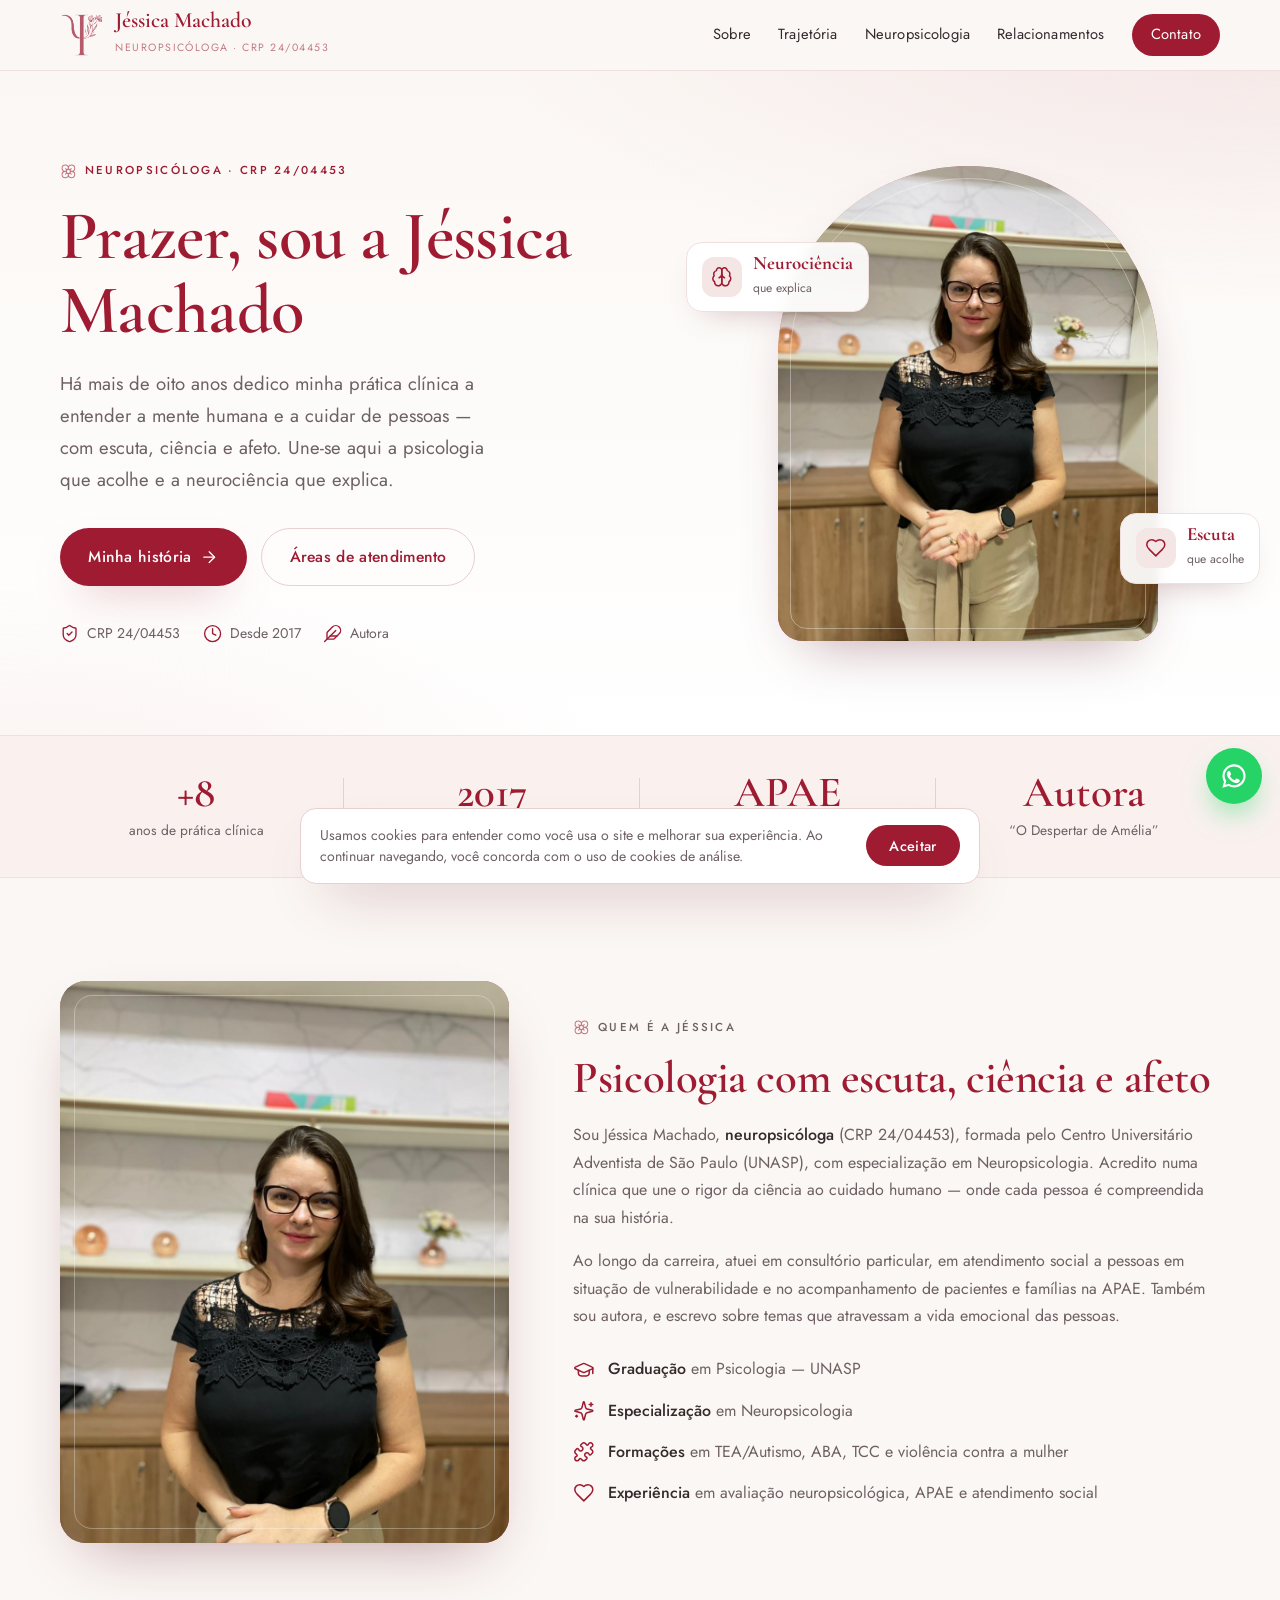
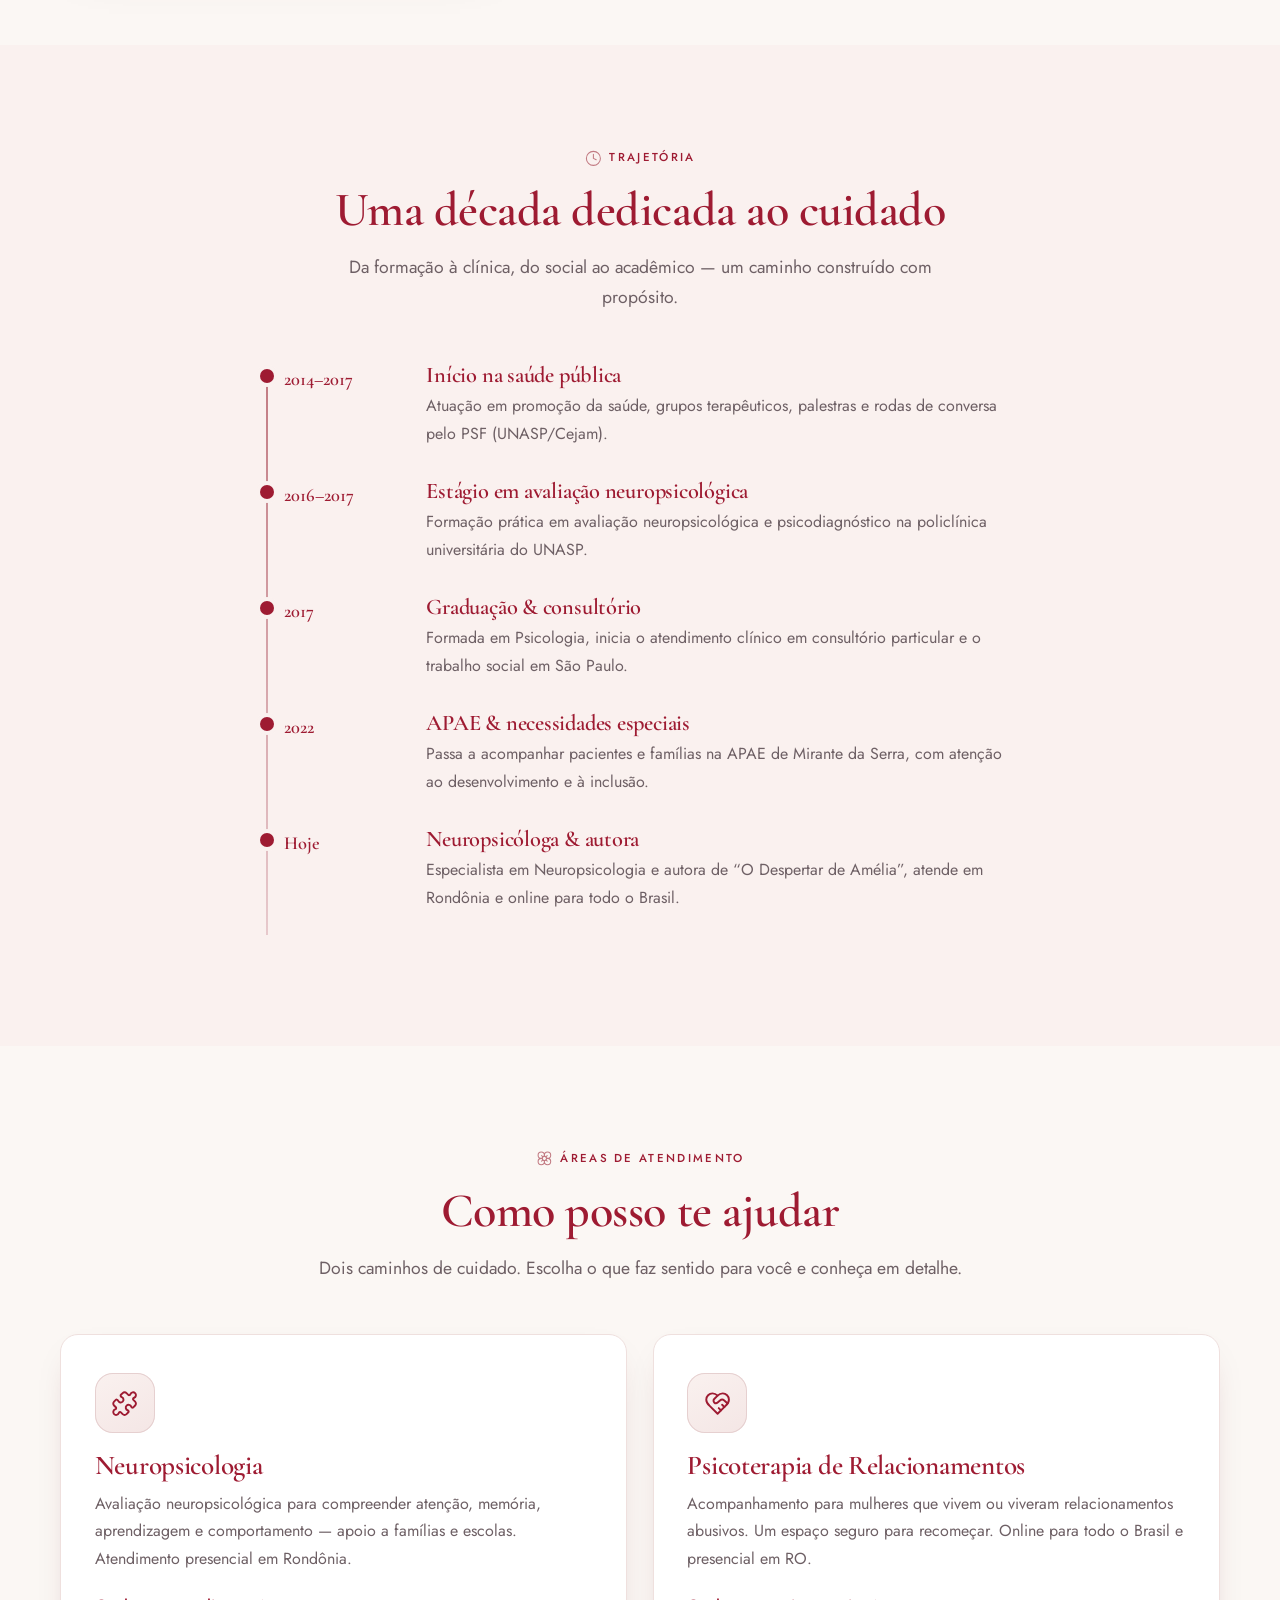
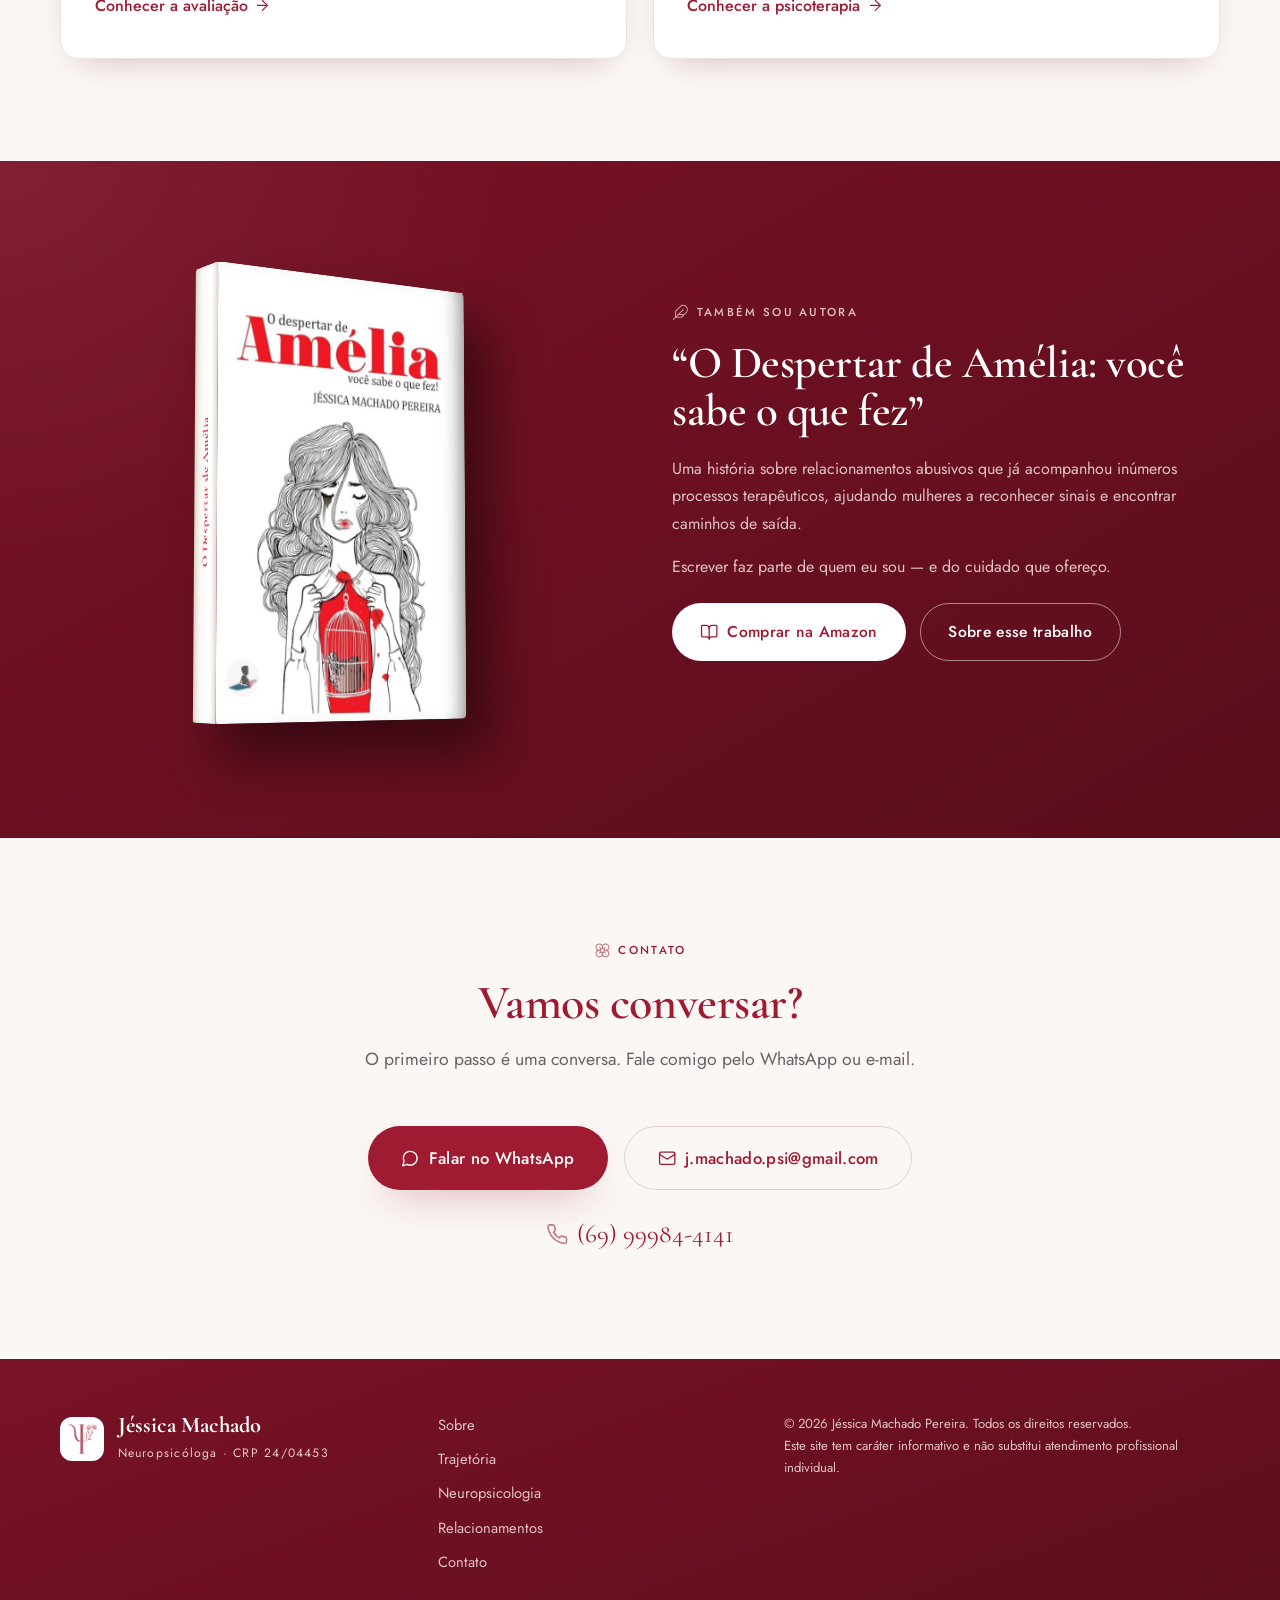
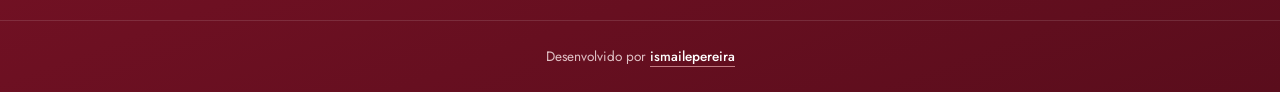
==== commit 39890d58: "Adiciona aviso de cookies (LGPD) + regenera zip - Banner de consentimento injetado via main.js (some" ====
--- a/src/index.html
+++ b/src/index.html
@@ -33,7 +33,7 @@
   <noscript>
     <link rel="stylesheet" href="https://fonts.googleapis.com/css2?family=Cormorant+Garamond:ital,wght@0,400;0,500;0,600;0,700;1,400;1,500&family=Jost:wght@300;400;500;600&display=swap" />
   </noscript>
-  <link rel="stylesheet" href="assets/css/styles.css?v=1" />
+  <link rel="stylesheet" href="assets/css/styles.css?v=2" />
 </head>
 <body>
 
@@ -293,6 +293,6 @@
     </svg>
   </a>
 
-  <script src="assets/js/main.js?v=4"></script>
+  <script src="assets/js/main.js?v=5"></script>
 </body>
 </html>
--- a/src/assets/css/styles.css
+++ b/src/assets/css/styles.css
@@ -622,3 +622,23 @@
 .nav-backdrop.show { opacity: 1; pointer-events: auto; }
 body.menu-open { overflow: hidden; }
 @media (min-width: 901px) { .nav-backdrop { display: none; } }
+
+/* ── Aviso de cookies (LGPD) ── */
+.cookie-bar {
+  position: fixed; left: 50%; transform: translateX(-50%);
+  bottom: 16px; z-index: 70;
+  width: min(100% - 1.6rem, 680px);
+  background: var(--branco); border: 1px solid var(--line-2);
+  border-radius: 16px; box-shadow: var(--sh-lg);
+  padding: 1rem 1.2rem;
+  display: flex; align-items: center; gap: 1rem; flex-wrap: wrap;
+}
+.cookie-bar p { flex: 1 1 240px; margin: 0; font-size: .88rem; line-height: 1.5; color: var(--texto-2); }
+.cookie-bar .cookie-actions { display: flex; gap: .5rem; flex: 0 0 auto; }
+.cookie-bar .btn { padding: .6rem 1.4rem; font-size: .9rem; }
+/* sobe o botão do WhatsApp enquanto o aviso está visível (evita sobreposição) */
+body.cookies-pending .wa-float { bottom: 96px; }
+@media (max-width: 560px) {
+  .cookie-bar { flex-direction: column; align-items: stretch; text-align: center; }
+  .cookie-bar .cookie-actions .btn { width: 100%; }
+}
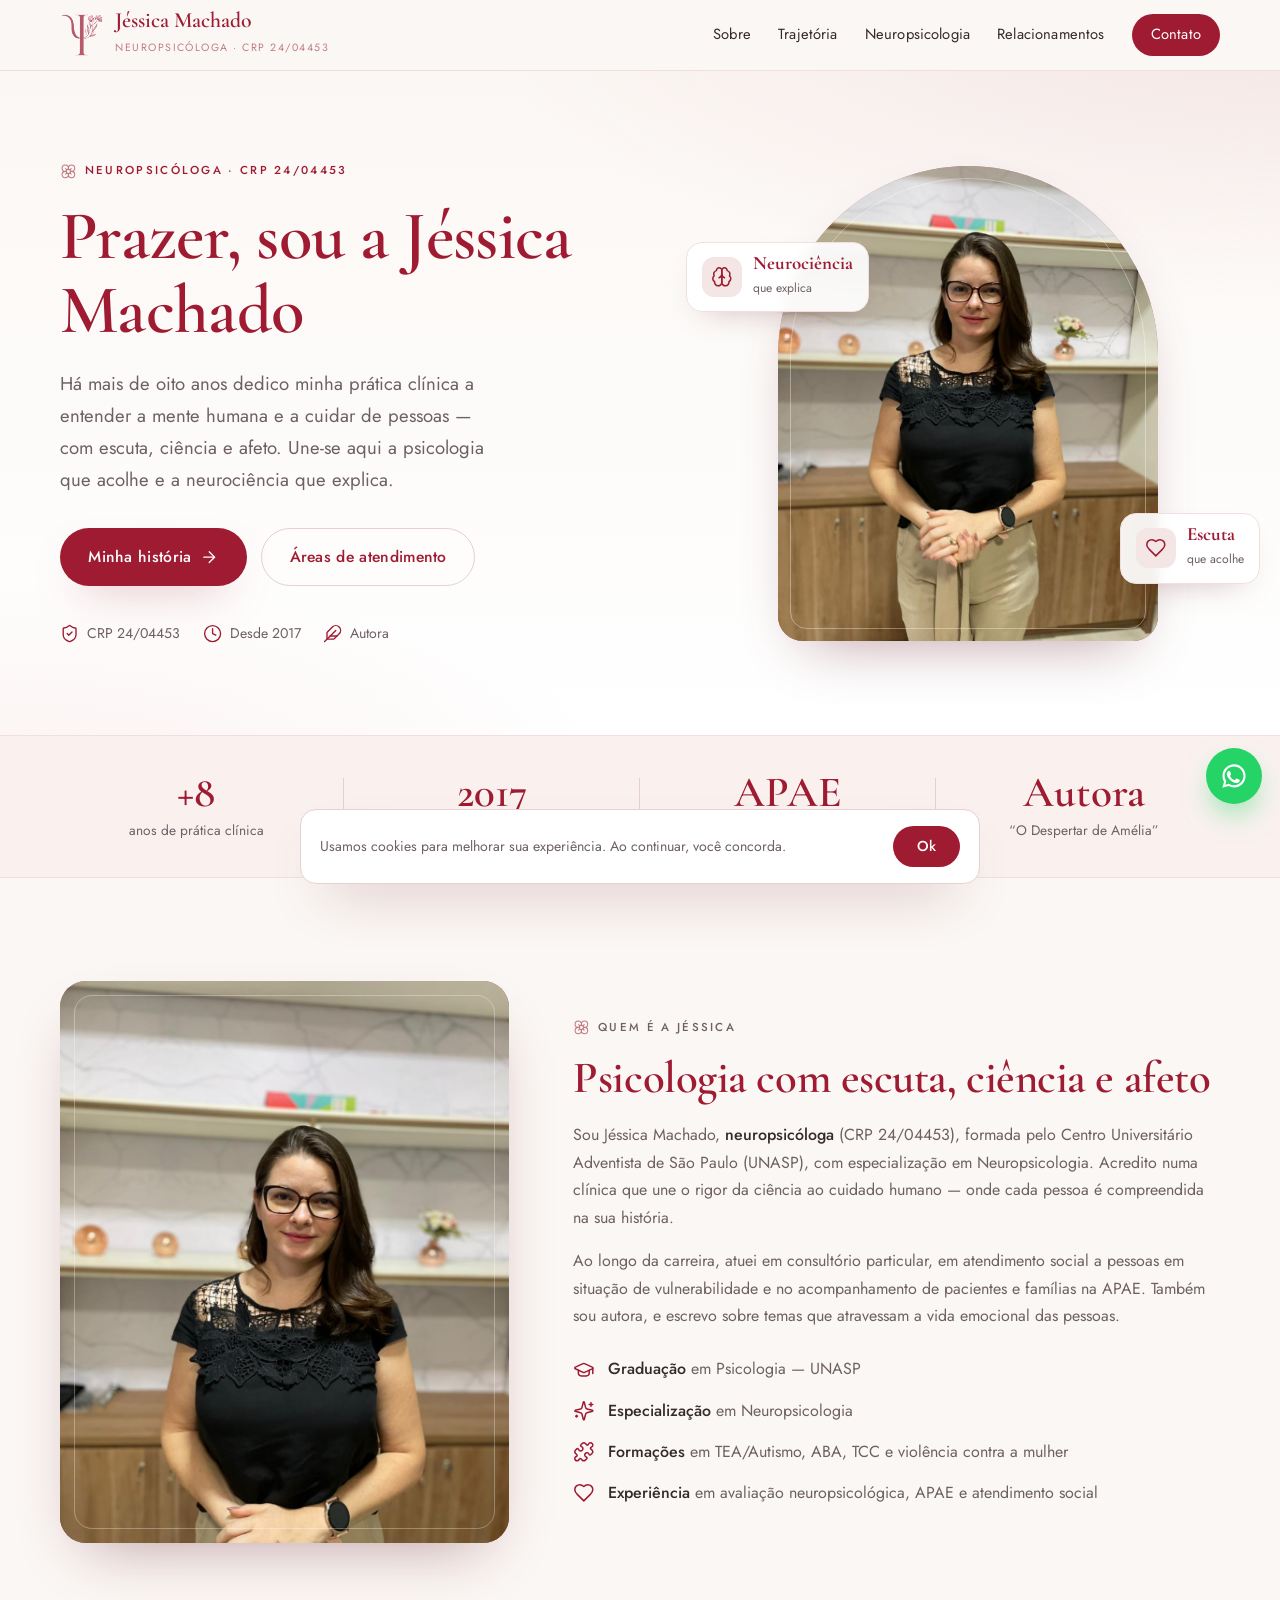
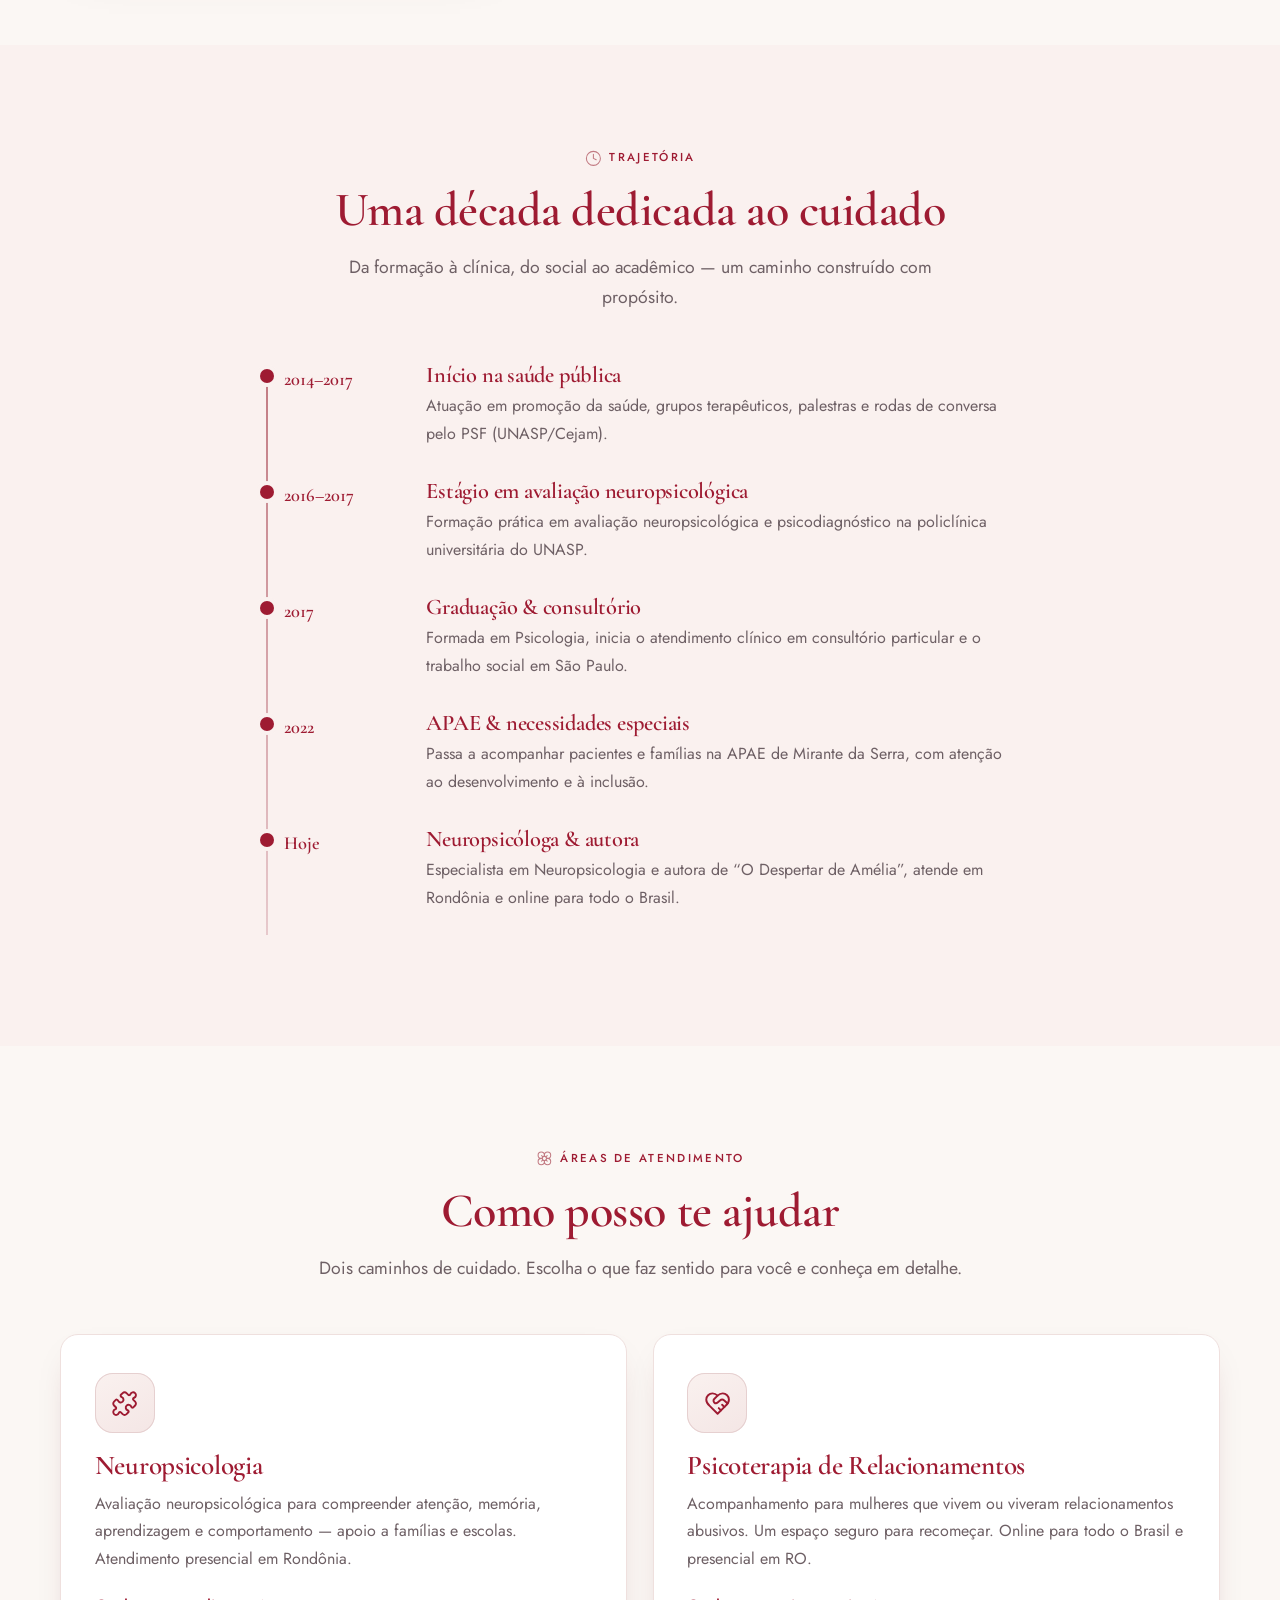
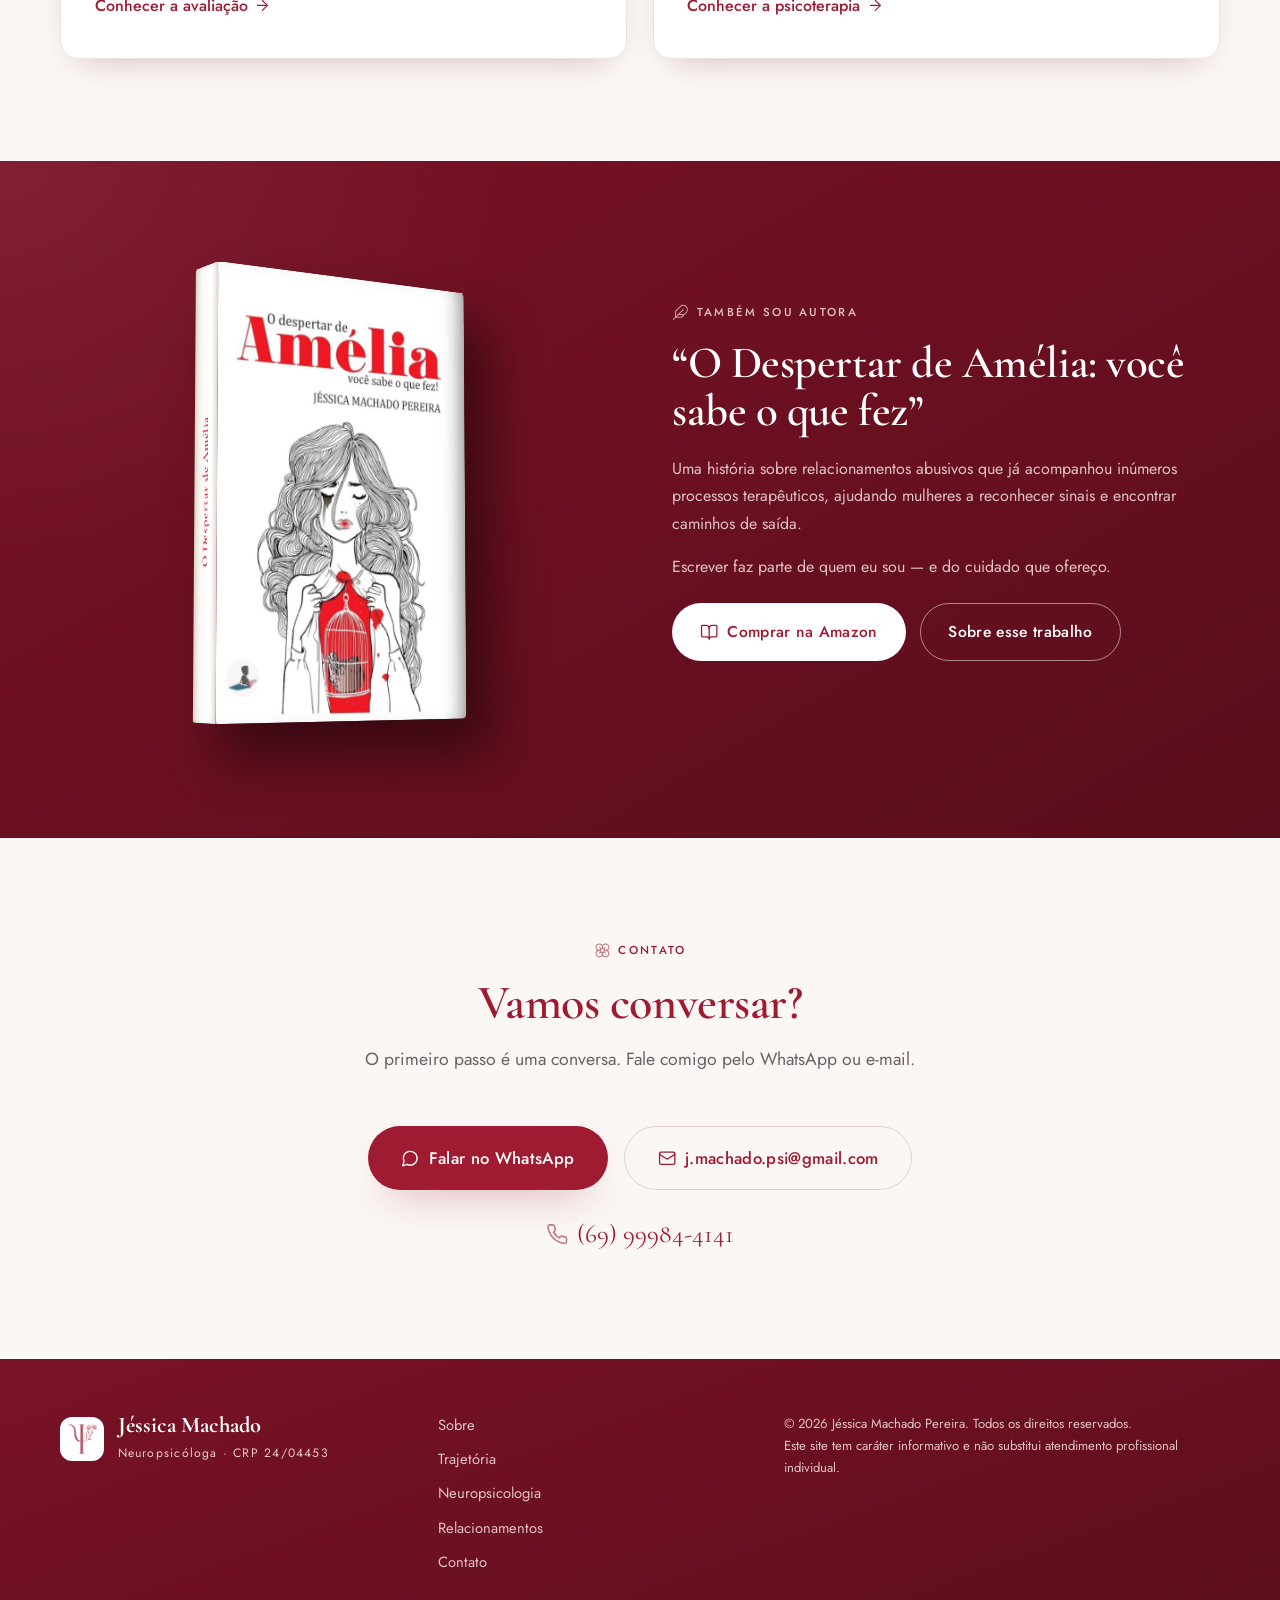
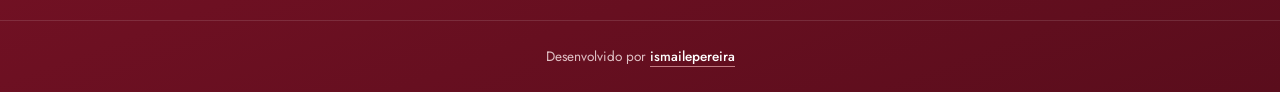
==== commit 9ce9e78e: "Menu mobile compacto (dropdown) + banner de cookies fino - Menu vira dropdown ancorado no topo direi" ====
--- a/src/index.html
+++ b/src/index.html
@@ -25,6 +25,24 @@
     gtag('config', 'G-NT1BGG5GSH');
   </script>
 
+  <!-- Meta Pixel Code -->
+  <script>
+  !function(f,b,e,v,n,t,s)
+  {if(f.fbq)return;n=f.fbq=function(){n.callMethod?
+  n.callMethod.apply(n,arguments):n.queue.push(arguments)};
+  if(!f._fbq)f._fbq=n;n.push=n;n.loaded=!0;n.version='2.0';
+  n.queue=[];t=b.createElement(e);t.async=!0;
+  t.src=v;s=b.getElementsByTagName(e)[0];
+  s.parentNode.insertBefore(t,s)}(window, document,'script',
+  'https://connect.facebook.net/en_US/fbevents.js');
+  fbq('init', '620526163029028');
+  fbq('track', 'PageView');
+  </script>
+  <noscript><img height="1" width="1" style="display:none"
+  src="https://www.facebook.com/tr?id=620526163029028&ev=PageView&noscript=1"
+  /></noscript>
+  <!-- End Meta Pixel Code -->
+
   <link rel="icon" type="image/png" href="assets/logo/logo-jessica-sm.png" />
   <link rel="preconnect" href="https://fonts.googleapis.com" />
   <link rel="preconnect" href="https://fonts.gstatic.com" crossorigin />
@@ -33,7 +51,7 @@
   <noscript>
     <link rel="stylesheet" href="https://fonts.googleapis.com/css2?family=Cormorant+Garamond:ital,wght@0,400;0,500;0,600;0,700;1,400;1,500&family=Jost:wght@300;400;500;600&display=swap" />
   </noscript>
-  <link rel="stylesheet" href="assets/css/styles.css?v=2" />
+  <link rel="stylesheet" href="assets/css/styles.css?v=4" />
 </head>
 <body>
 
@@ -293,6 +311,6 @@
     </svg>
   </a>
 
-  <script src="assets/js/main.js?v=5"></script>
+  <script src="assets/js/main.js?v=7"></script>
 </body>
 </html>
--- a/src/assets/css/styles.css
+++ b/src/assets/css/styles.css
@@ -466,15 +466,26 @@
   .about-photo { max-width: 340px; margin-inline: auto; }
   .footer-inner { grid-template-columns: 1fr; }
 
+  /* sem backdrop-filter no mobile: ele tornaria o header o bloco de
+     contenção do menu fixo, prendendo o painel à altura do header */
+  .site-header { backdrop-filter: none; -webkit-backdrop-filter: none; background: var(--creme); }
+
   .nav {
-    position: fixed; inset: 0 0 0 auto; width: min(80%, 330px);
-    background: var(--branco); flex-direction: column; align-items: flex-start;
-    padding: 5.5rem 2rem 2rem; gap: 1.4rem;
-    transform: translateX(100%); transition: transform .38s var(--ease);
-    box-shadow: -24px 0 60px -24px rgba(90,13,28,.35);
+    position: fixed; top: 64px; right: 16px; left: auto; bottom: auto;
+    width: min(72%, 260px);
+    background: var(--branco); flex-direction: column; align-items: stretch;
+    padding: .55rem; gap: 0;
+    border: 1px solid var(--line);
+    border-radius: 14px;
+    transform: translateY(-8px) scale(.96); transform-origin: top right;
+    opacity: 0; pointer-events: none;
+    transition: transform .25s var(--ease), opacity .25s var(--ease);
+    box-shadow: 0 18px 40px -16px rgba(90,13,28,.28);
   }
-  .nav.open { transform: translateX(0); }
-  .nav a { font-size: 1.1rem; }
+  .nav.open { transform: translateY(0) scale(1); opacity: 1; pointer-events: auto; }
+  .nav a { font-size: .98rem; padding: .65rem .8rem; border-radius: 10px; }
+  .nav a:not(.nav-cta):hover { background: var(--nude-2); }
+  .nav .nav-cta { margin-top: .25rem; text-align: center; }
   .nav a:not(.nav-cta)::after { display: none; }
   .nav-toggle { display: flex; }
   .nav-toggle.open span:nth-child(1) { transform: translateY(7px) rotate(45deg); }
@@ -639,6 +650,13 @@
 /* sobe o botão do WhatsApp enquanto o aviso está visível (evita sobreposição) */
 body.cookies-pending .wa-float { bottom: 96px; }
 @media (max-width: 560px) {
-  .cookie-bar { flex-direction: column; align-items: stretch; text-align: center; }
-  .cookie-bar .cookie-actions .btn { width: 100%; }
-}
+  .cookie-bar {
+    flex-wrap: nowrap; align-items: center; text-align: left;
+    padding: .6rem .7rem; gap: .55rem;
+    bottom: 10px; width: min(100% - 1rem, 520px);
+    border-radius: 12px;
+  }
+  .cookie-bar p { flex: 1 1 auto; font-size: .76rem; line-height: 1.35; }
+  .cookie-bar .cookie-actions .btn { width: auto; padding: .45rem .9rem; font-size: .82rem; }
+  body.cookies-pending .wa-float { bottom: 78px; }
+}
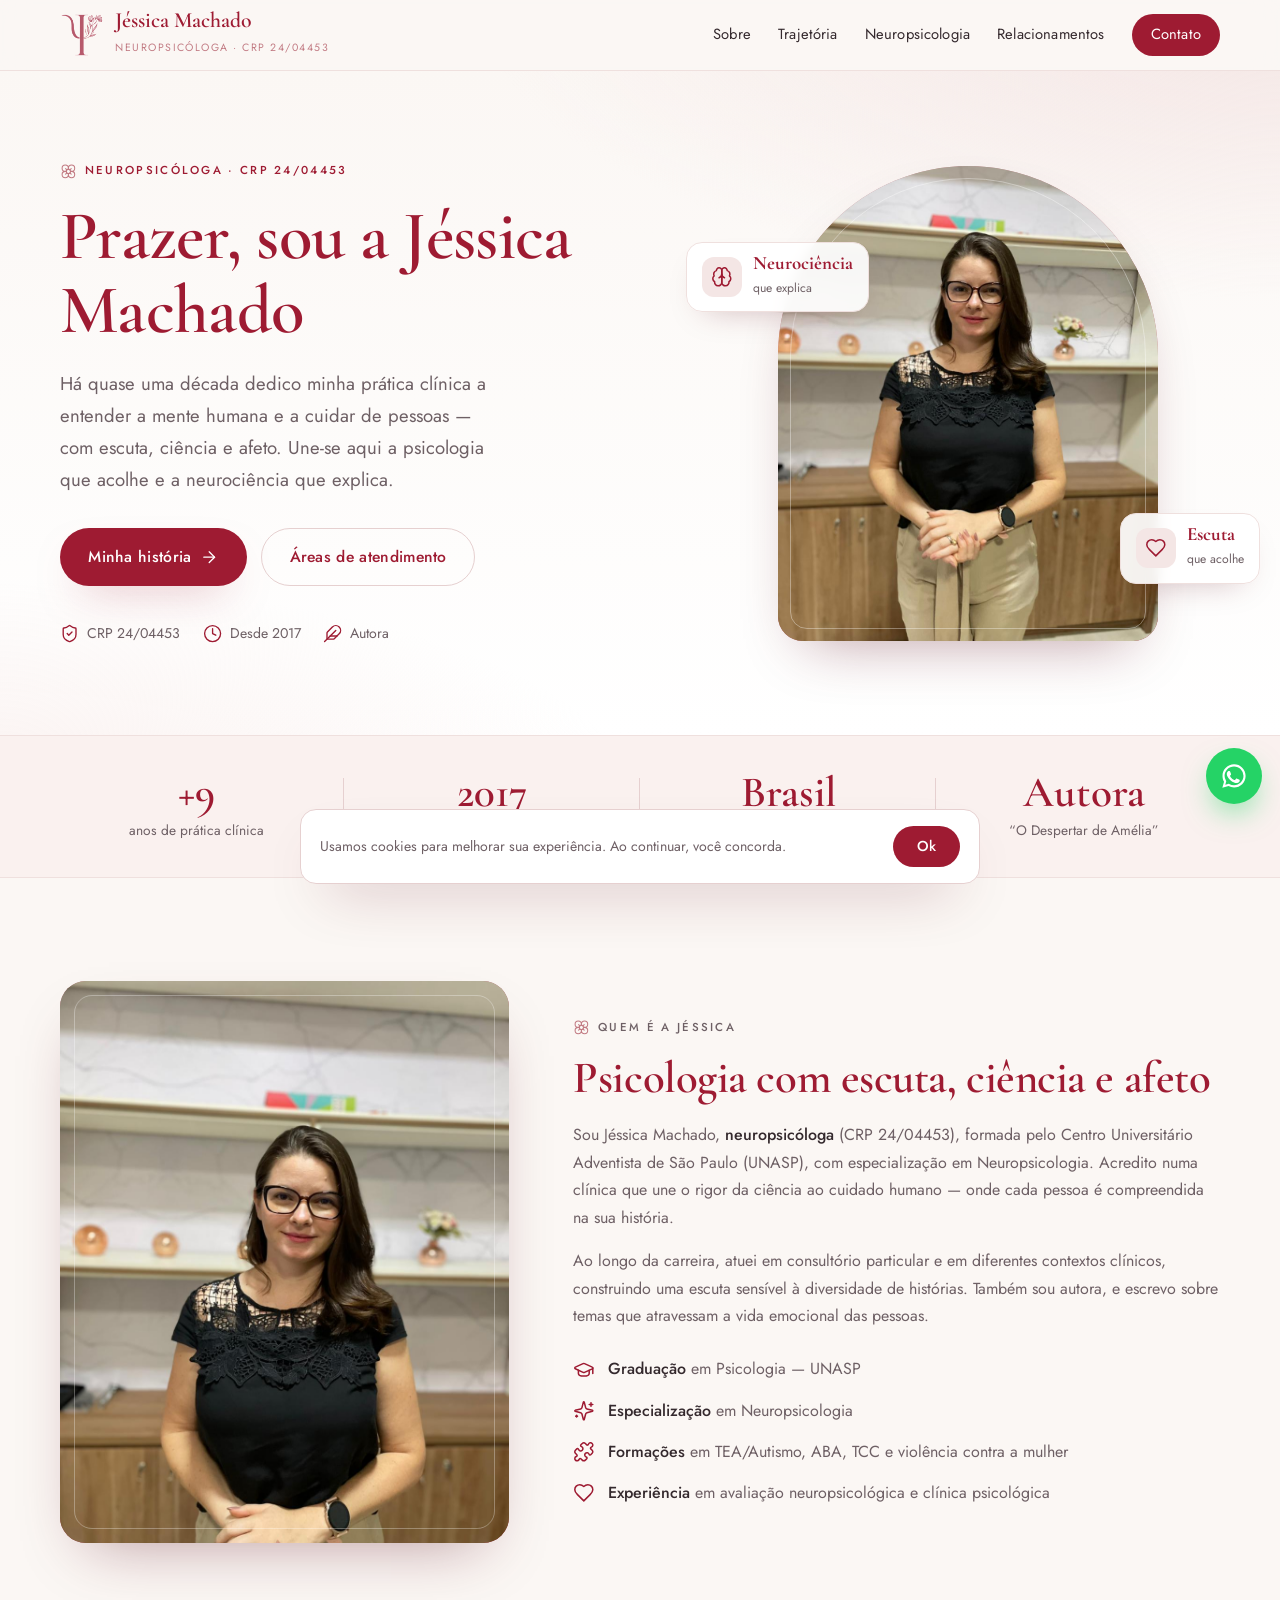
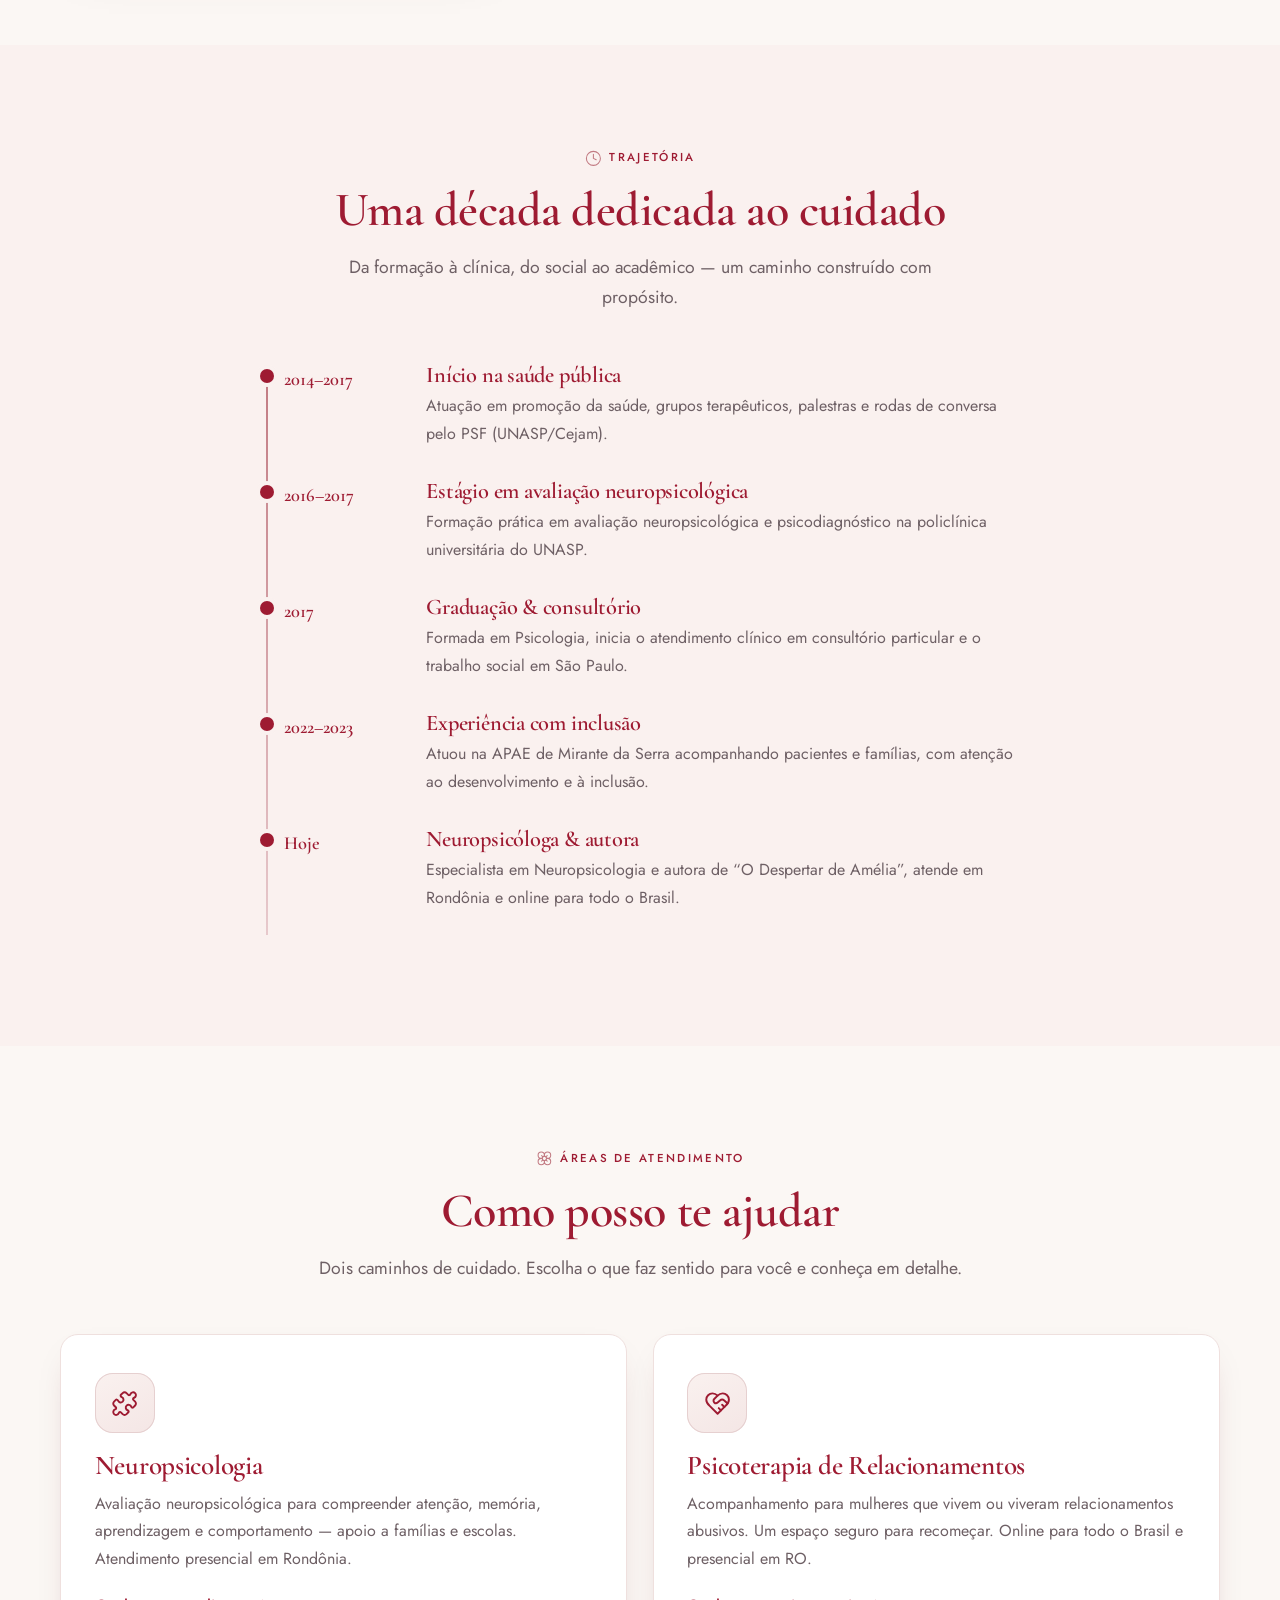
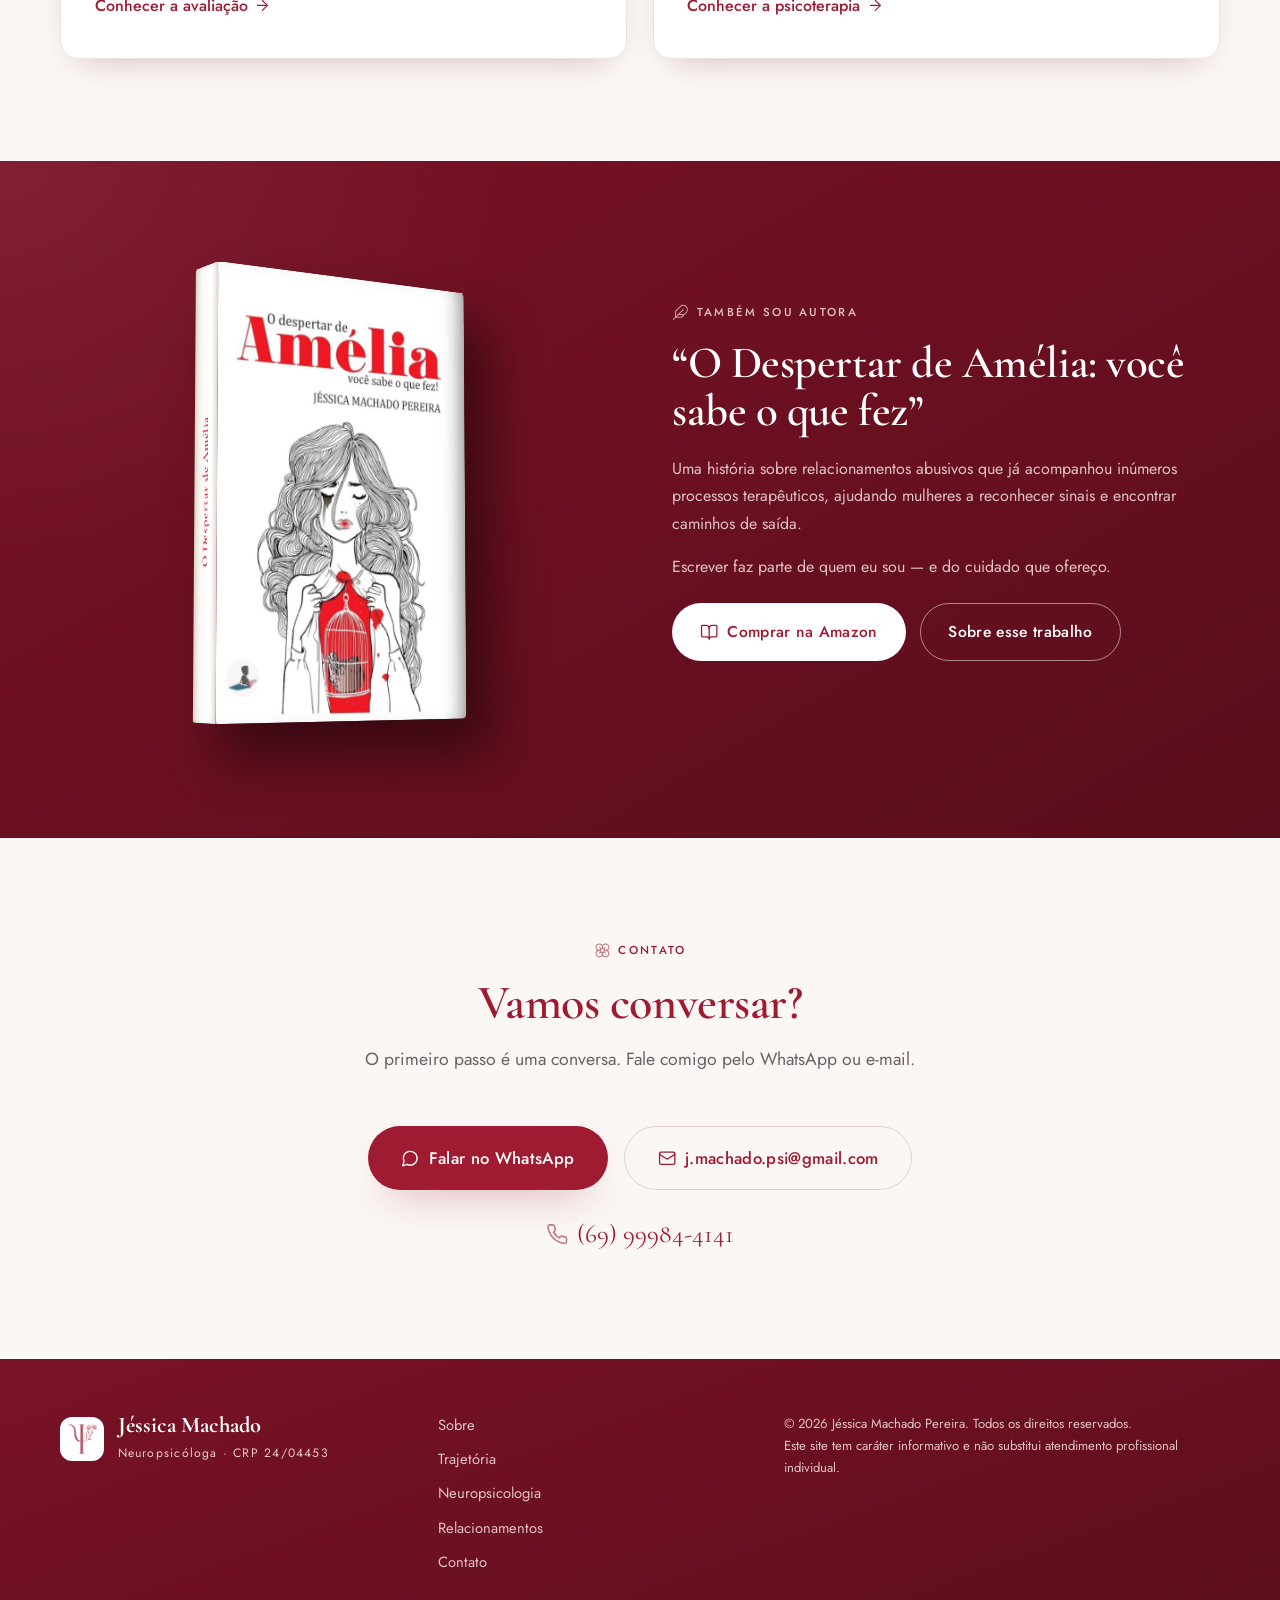
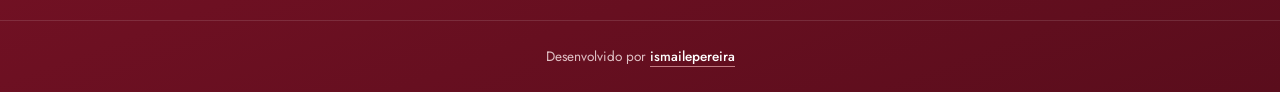
==== commit d3105e5d: "Atualiza textos: +9 anos, remove APAE do presente, retira menções a 'social' - Stats: +9 anos (em ve" ====
--- a/src/index.html
+++ b/src/index.html
@@ -4,10 +4,10 @@
   <meta charset="UTF-8" />
   <meta name="viewport" content="width=device-width, initial-scale=1.0" />
   <title>Jéssica Machado · Neuropsicóloga | CRP 24/04453</title>
-  <meta name="description" content="Conheça Jéssica Machado, neuropsicóloga (CRP 24/04453) com mais de 8 anos de prática clínica. Trajetória, formação e áreas de atuação: neuropsicologia e psicoterapia de relacionamentos." />
+  <meta name="description" content="Conheça Jéssica Machado, neuropsicóloga (CRP 24/04453) com quase uma década de prática clínica. Trajetória, formação e áreas de atuação: neuropsicologia e psicoterapia de relacionamentos." />
   <meta name="author" content="Jéssica Machado Pereira" />
   <meta property="og:title" content="Jéssica Machado · Neuropsicóloga" />
-  <meta property="og:description" content="Neuropsicóloga (CRP 24/04453) com mais de 8 anos de prática clínica. Conheça sua história e áreas de atuação." />
+  <meta property="og:description" content="Neuropsicóloga (CRP 24/04453) com quase uma década de prática clínica. Conheça sua história e áreas de atuação." />
   <meta property="og:type" content="website" />
   <meta property="og:locale" content="pt_BR" />
   <meta property="og:url" content="https://ismailepereira.github.io/jessica-machado-site/" />
@@ -51,7 +51,7 @@
   <noscript>
     <link rel="stylesheet" href="https://fonts.googleapis.com/css2?family=Cormorant+Garamond:ital,wght@0,400;0,500;0,600;0,700;1,400;1,500&family=Jost:wght@300;400;500;600&display=swap" />
   </noscript>
-  <link rel="stylesheet" href="assets/css/styles.css?v=4" />
+  <link rel="stylesheet" href="assets/css/styles.css?v=5" />
 </head>
 <body>
 
@@ -86,7 +86,7 @@
           <p class="eyebrow"><svg class="icon"><use href="assets/icons/sprite.svg#i-flower"/></svg> Neuropsicóloga · CRP 24/04453</p>
           <h1>Prazer, sou a Jéssica Machado</h1>
           <p class="lead">
-            Há mais de oito anos dedico minha prática clínica a entender a mente humana e a
+            Há quase uma década dedico minha prática clínica a entender a mente humana e a
             cuidar de pessoas — com escuta, ciência e afeto. Une-se aqui a psicologia que acolhe
             e a neurociência que explica.
           </p>
@@ -120,9 +120,9 @@
     <!-- ═══════════ NÚMEROS / EXPERIÊNCIA ═══════════ -->
     <section class="stats-band">
       <div class="container stats-grid">
-        <div class="stat"><span class="stat-num">+8</span><span class="stat-label">anos de prática clínica</span></div>
+        <div class="stat"><span class="stat-num">+9</span><span class="stat-label">anos de prática clínica</span></div>
         <div class="stat"><span class="stat-num">2017</span><span class="stat-label">atendendo em consultório</span></div>
-        <div class="stat"><span class="stat-num">APAE</span><span class="stat-label">acompanhamento desde 2022</span></div>
+        <div class="stat"><span class="stat-num">Brasil</span><span class="stat-label">atendimento online</span></div>
         <div class="stat"><span class="stat-num">Autora</span><span class="stat-label">“O Despertar de Amélia”</span></div>
       </div>
     </section>
@@ -144,15 +144,15 @@
             é compreendida na sua história.
           </p>
           <p>
-            Ao longo da carreira, atuei em consultório particular, em atendimento social a pessoas
-            em situação de vulnerabilidade e no acompanhamento de pacientes e famílias na APAE.
+            Ao longo da carreira, atuei em consultório particular e em diferentes contextos clínicos,
+            construindo uma escuta sensível à diversidade de histórias.
             Também sou autora, e escrevo sobre temas que atravessam a vida emocional das pessoas.
           </p>
           <ul class="creds">
             <li><svg class="icon"><use href="assets/icons/sprite.svg#i-graduation"/></svg><span><strong>Graduação</strong> em Psicologia — UNASP</span></li>
             <li><svg class="icon"><use href="assets/icons/sprite.svg#i-sparkles"/></svg><span><strong>Especialização</strong> em Neuropsicologia</span></li>
             <li><svg class="icon"><use href="assets/icons/sprite.svg#i-puzzle"/></svg><span><strong>Formações</strong> em TEA/Autismo, ABA, TCC e violência contra a mulher</span></li>
-            <li><svg class="icon"><use href="assets/icons/sprite.svg#i-heart"/></svg><span><strong>Experiência</strong> em avaliação neuropsicológica, APAE e atendimento social</span></li>
+            <li><svg class="icon"><use href="assets/icons/sprite.svg#i-heart"/></svg><span><strong>Experiência</strong> em avaliação neuropsicológica e clínica psicológica</span></li>
           </ul>
         </div>
       </div>
@@ -189,10 +189,10 @@
             </div>
           </li>
           <li class="tl-item">
-            <span class="tl-year">2022</span>
-            <div class="tl-body">
-              <h3>APAE &amp; necessidades especiais</h3>
-              <p>Passa a acompanhar pacientes e famílias na APAE de Mirante da Serra, com atenção ao desenvolvimento e à inclusão.</p>
+            <span class="tl-year">2022–2023</span>
+            <div class="tl-body">
+              <h3>Experiência com inclusão</h3>
+              <p>Atuou na APAE de Mirante da Serra acompanhando pacientes e famílias, com atenção ao desenvolvimento e à inclusão.</p>
             </div>
           </li>
           <li class="tl-item">
--- a/src/assets/css/styles.css
+++ b/src/assets/css/styles.css
@@ -459,8 +459,8 @@
   .hero-inner { grid-template-columns: 1fr; }
   .hero-art { order: -1; margin-bottom: 1rem; }
   .portrait { max-width: 320px; }
-  .float-card--top { left: 0; }
-  .float-card--bottom { right: 0; }
+  /* Cards flutuantes só fazem sentido no desktop (no mobile cobririam o rosto) */
+  .float-card { display: none; }
   .pillar-grid, .cards-3 { grid-template-columns: 1fr; }
   .about-grid, .split { grid-template-columns: 1fr; }
   .about-photo { max-width: 340px; margin-inline: auto; }
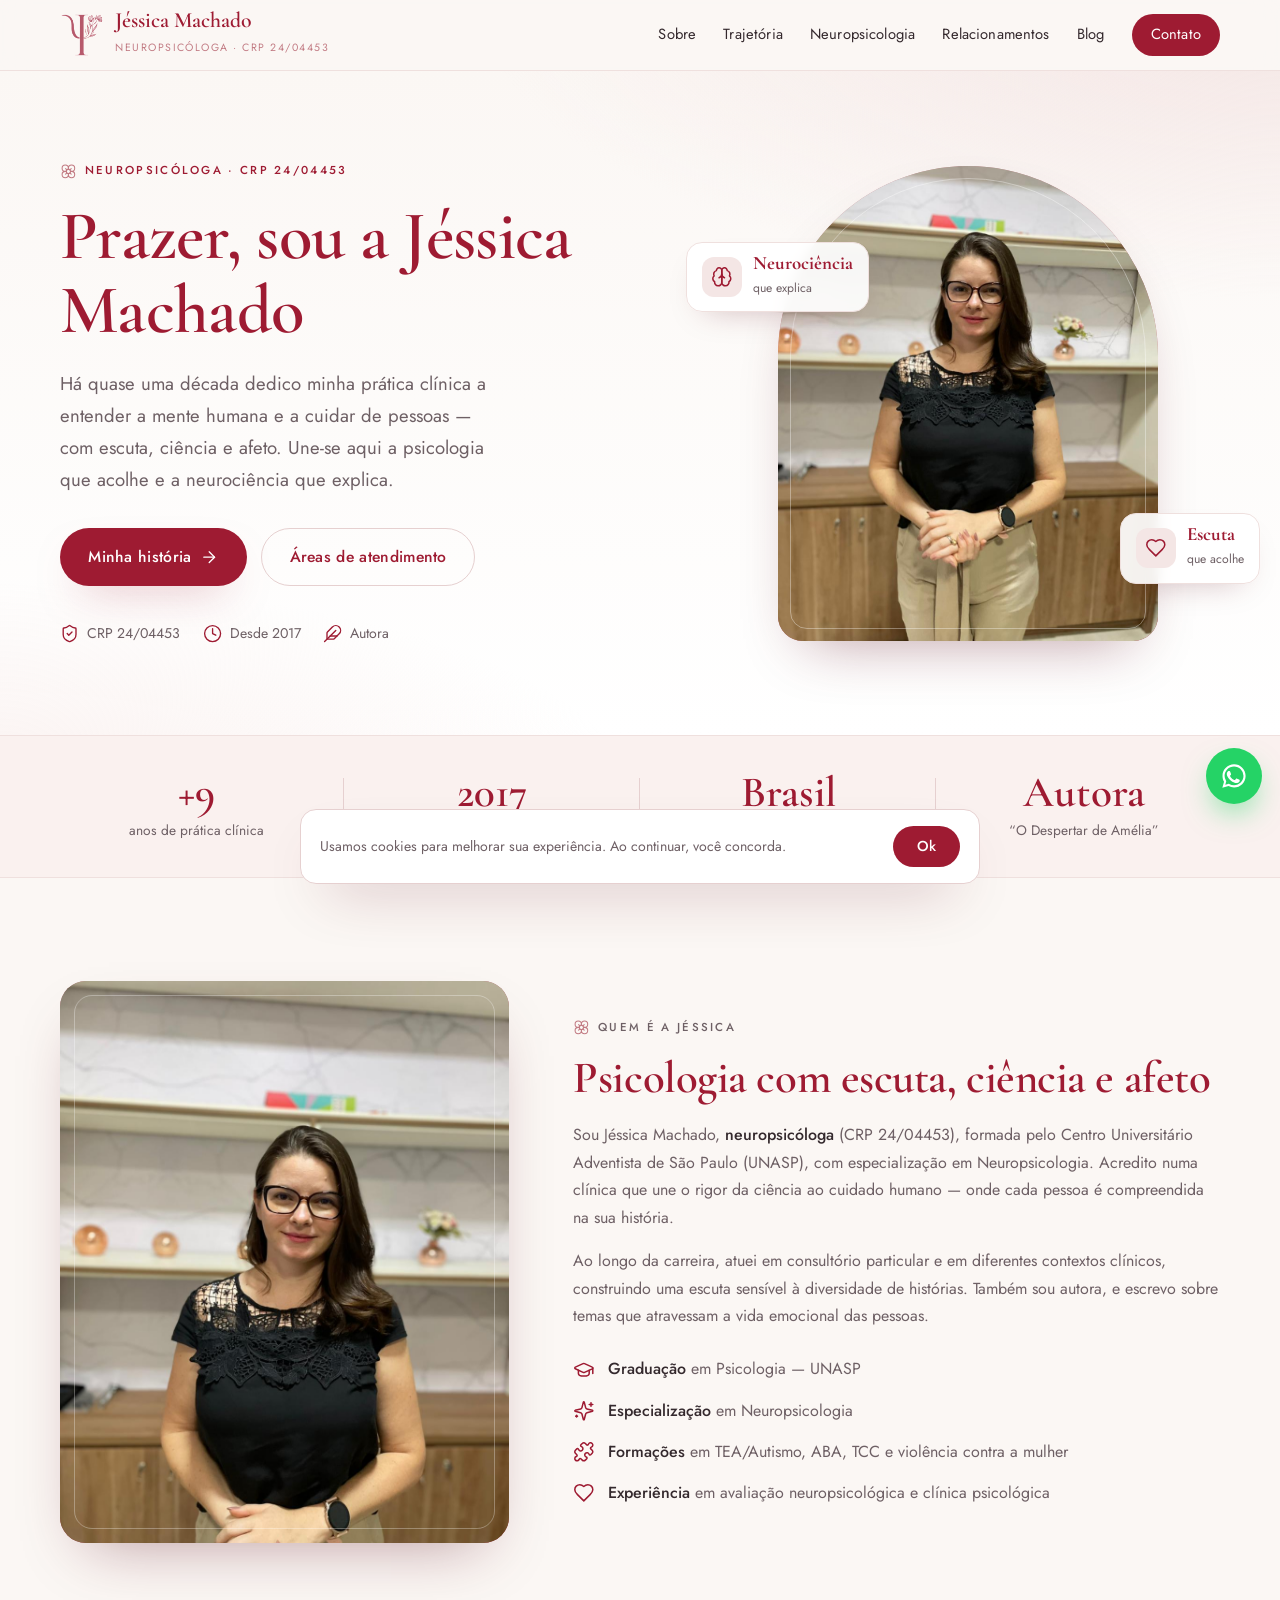
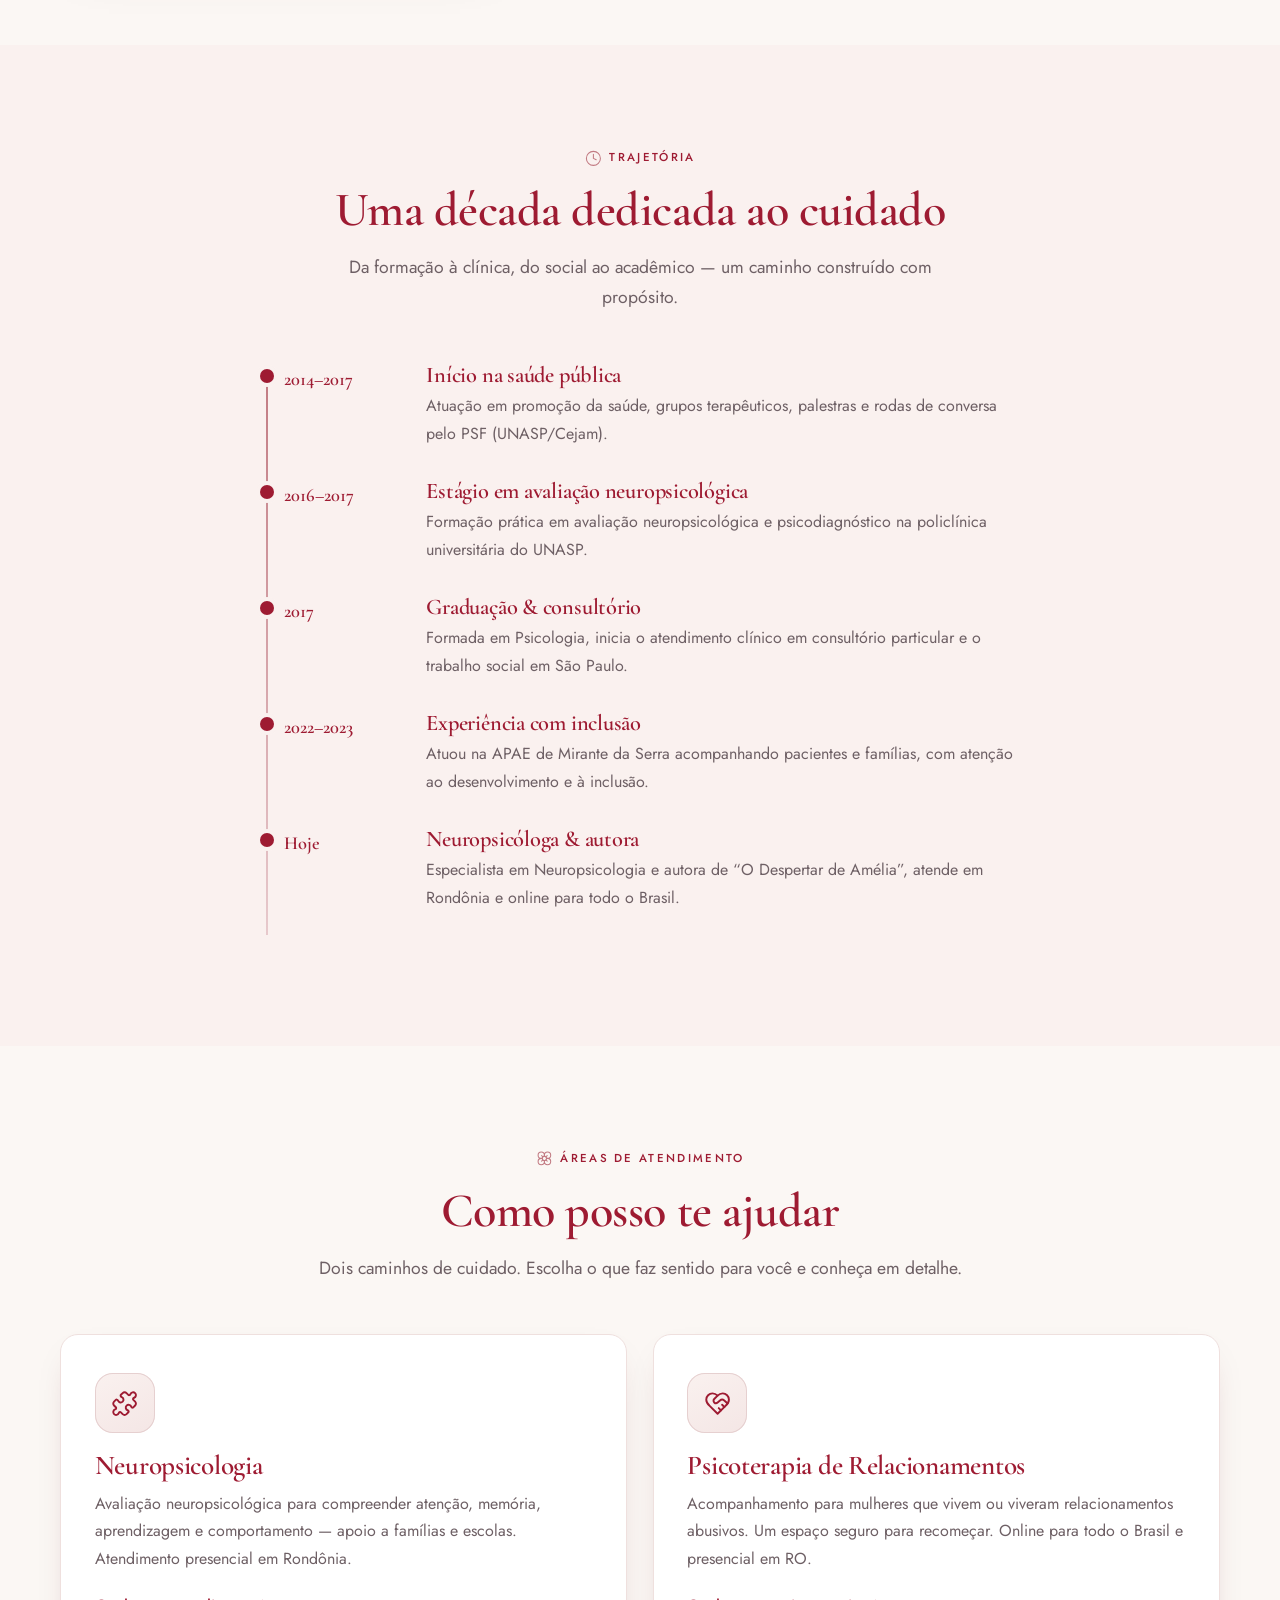
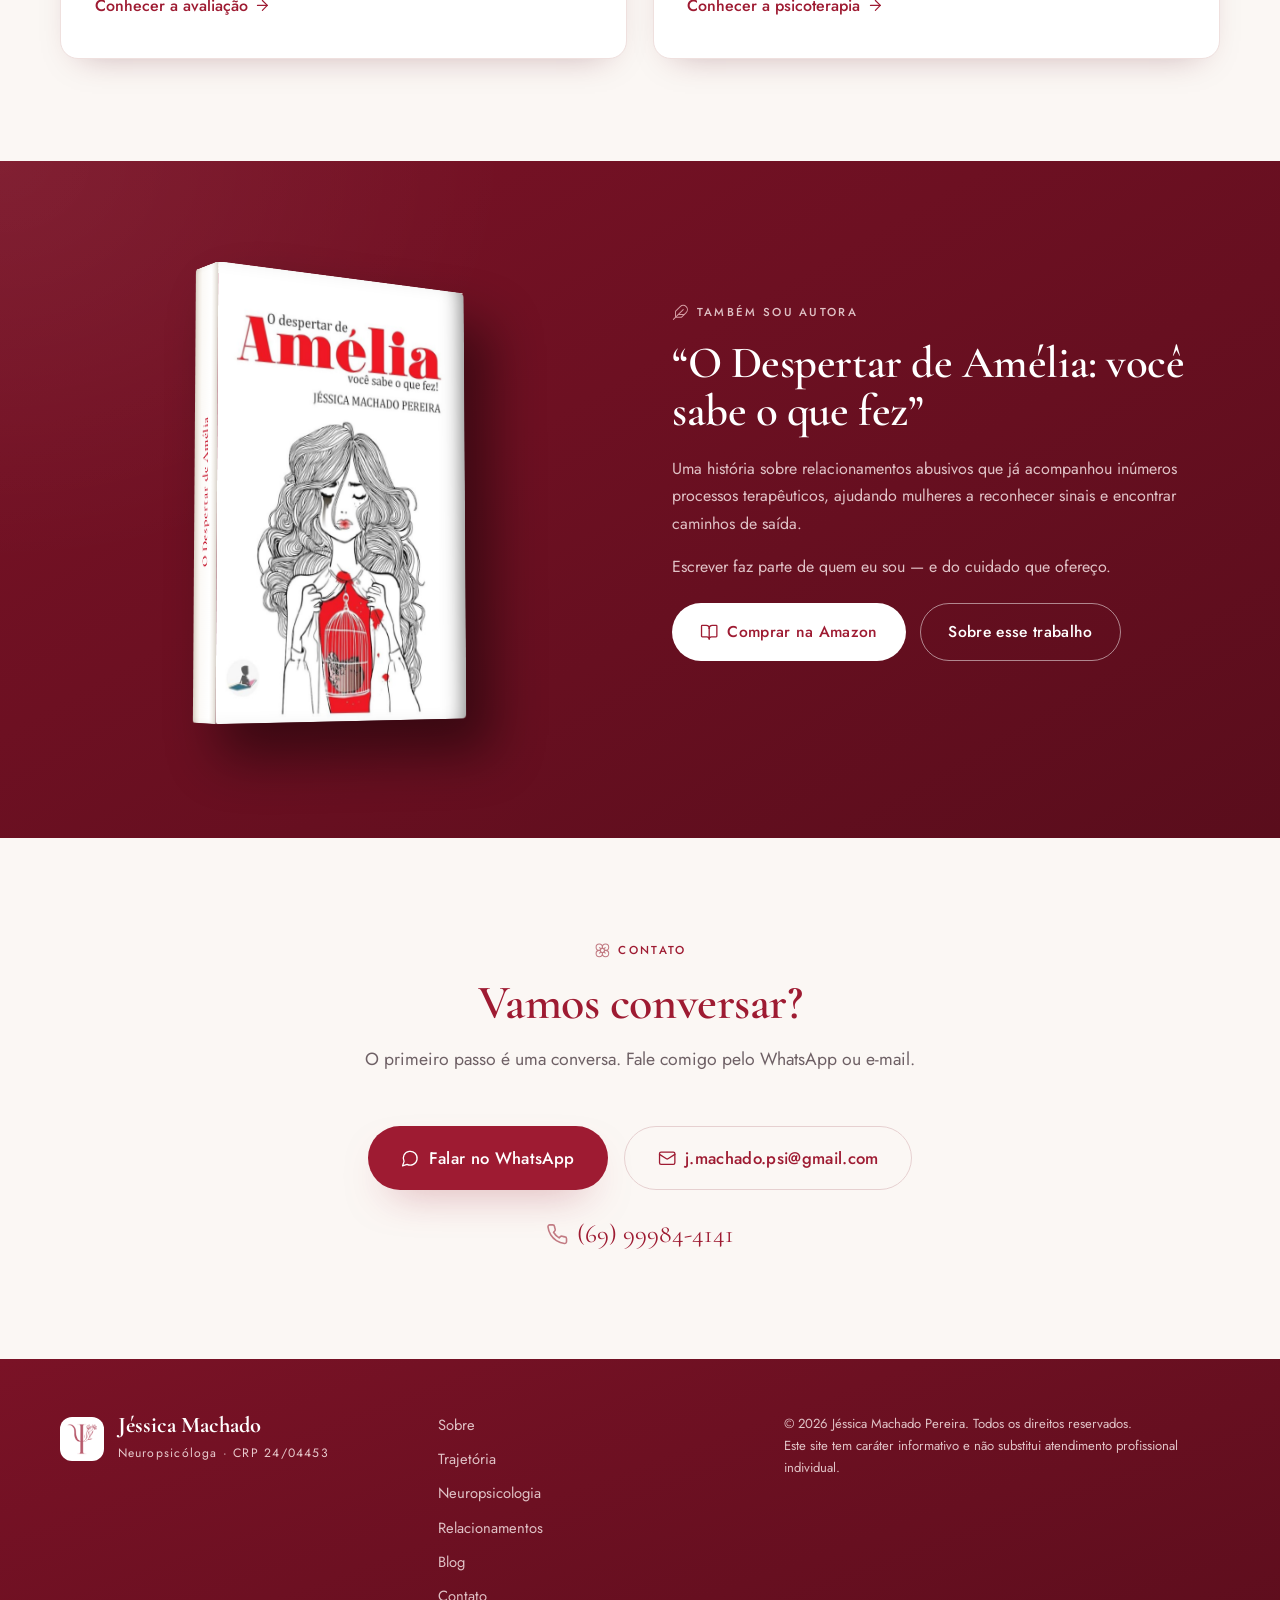
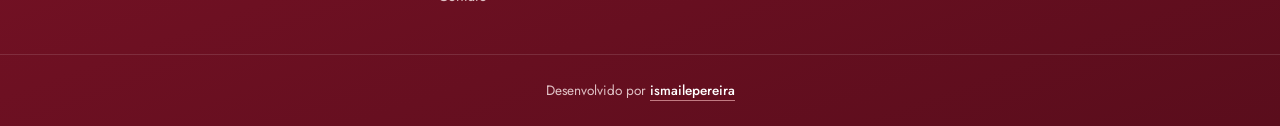
==== commit 77af38cf: "feat: integração do blog headless cms concluída" ====
--- a/src/index.html
+++ b/src/index.html
@@ -51,7 +51,7 @@
   <noscript>
     <link rel="stylesheet" href="https://fonts.googleapis.com/css2?family=Cormorant+Garamond:ital,wght@0,400;0,500;0,600;0,700;1,400;1,500&family=Jost:wght@300;400;500;600&display=swap" />
   </noscript>
-  <link rel="stylesheet" href="assets/css/styles.css?v=5" />
+  <link rel="stylesheet" href="assets/css/styles.css?v=6" />
 </head>
 <body>
 
@@ -73,6 +73,7 @@
         <a href="#trajetoria">Trajetória</a>
         <a href="neuropsicologia.html">Neuropsicologia</a>
         <a href="relacionamentos.html">Relacionamentos</a>
+        <a href="blog.html">Blog</a>
         <a href="#contato" class="nav-cta">Contato</a>
       </nav>
     </div>
@@ -292,6 +293,7 @@
         <a href="#trajetoria">Trajetória</a>
         <a href="neuropsicologia.html">Neuropsicologia</a>
         <a href="relacionamentos.html">Relacionamentos</a>
+        <a href="blog.html">Blog</a>
         <a href="#contato">Contato</a>
       </nav>
       <p class="footer-legal">
--- a/src/assets/css/styles.css
+++ b/src/assets/css/styles.css
@@ -456,6 +456,8 @@
 
 /* ════════════════ RESPONSIVO ════════════════ */
 @media (max-width: 900px) {
+  /* defesa contra scroll horizontal por animação/sombra (sugestão Alê) */
+  html { overflow-x: clip; }
   .hero-inner { grid-template-columns: 1fr; }
   .hero-art { order: -1; margin-bottom: 1rem; }
   .portrait { max-width: 320px; }
